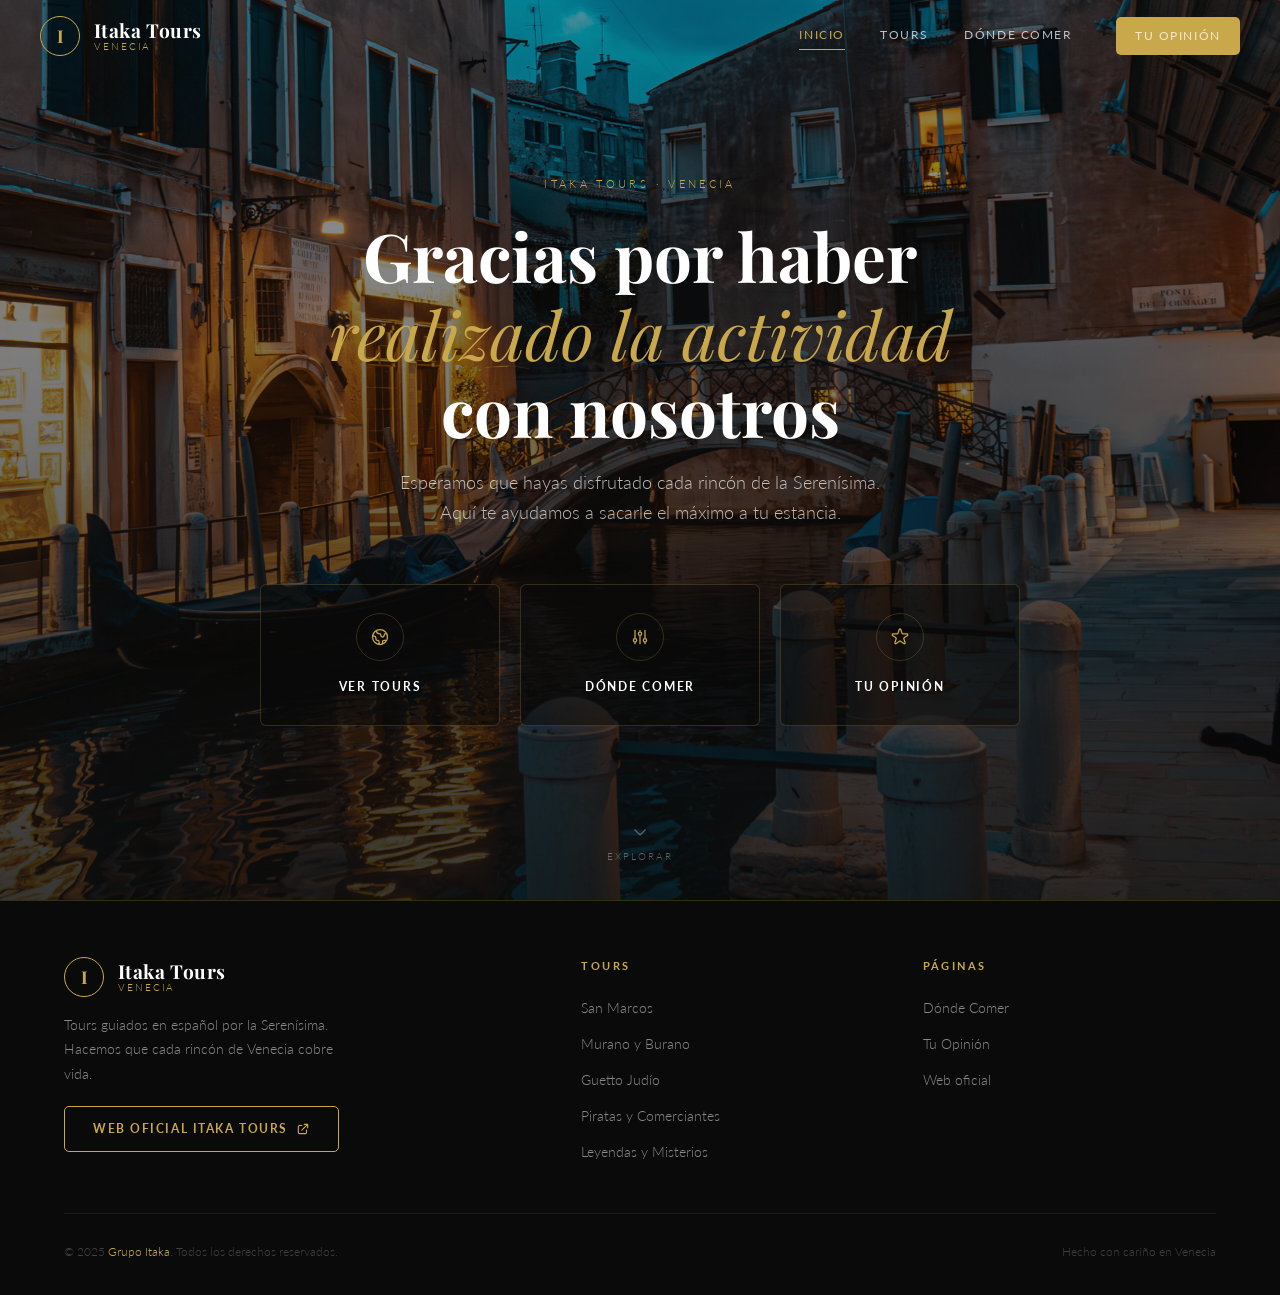
==== index.html @ 5834bffe "primer commit itaka post tour" ====
<!DOCTYPE html>
<html lang="es">
<head>
  <meta charset="UTF-8" />
  <meta name="viewport" content="width=device-width, initial-scale=1.0" />
  <title>Itaka Tours — Venecia</title>
  <meta name="description" content="Gracias por realizar la actividad con Itaka Tours en Venecia. Descubre más tours, dónde comer y deja tu valoración." />
  <link rel="preconnect" href="https://fonts.googleapis.com" />
  <link rel="preconnect" href="https://fonts.gstatic.com" crossorigin />
  <link href="https://fonts.googleapis.com/css2?family=Playfair+Display:ital,wght@0,400;0,600;0,700;1,400&family=Lato:wght@300;400;700&display=swap" rel="stylesheet" />
  <link rel="stylesheet" href="css/style.css" />
</head>
<body>

  <!-- ════════════════════════════════════════
       HEADER — compartido en todas las páginas
       Para añadir una nueva página: agregar <a> aquí
       y en el menú móvil de más abajo
  ════════════════════════════════════════ -->
  <header id="header">
    <div class="container header-inner">
      <a href="index.html" class="logo" aria-label="Itaka Tours inicio">
        <div class="logo-icon">I</div>
        <div class="logo-text">
          <span class="logo-name">Itaka Tours</span>
          <span class="logo-tagline">Venecia</span>
        </div>
      </a>

      <nav class="nav-desktop">
        <!-- ═══ AÑADIR NUEVOS LINKS DE NAVEGACIÓN AQUÍ ═══ -->
        <a href="index.html">Inicio</a>
        <a href="tours.html">Tours</a>
        <a href="restaurantes.html">Dónde Comer</a>
        <a href="feedback.html" class="btn btn-gold">Tu Opinión</a>
        <!-- ═══ FIN NAVEGACIÓN ═══ -->
      </nav>

      <button class="hamburger" id="hamburger" aria-label="Abrir menú">
        <span></span><span></span><span></span>
      </button>
    </div>
  </header>

  <!-- ════════════════════════════════════════
       MENÚ MÓVIL — compartido en todas las páginas
  ════════════════════════════════════════ -->
  <nav class="mobile-nav" id="mobileNav" aria-label="Navegación móvil">
    <!-- ═══ MANTENER SINCRONIZADO CON nav-desktop ═══ -->
    <a href="index.html">Inicio</a>
    <a href="tours.html">Tours</a>
    <a href="restaurantes.html">Dónde Comer</a>
    <a href="feedback.html">Tu Opinión</a>
    <!-- ═══ FIN MENÚ MÓVIL ═══ -->
    <p class="mobile-nav-footer">Itaka Tours · Venecia</p>
  </nav>


  <main>

    <!-- ════════════════════════════════════════
         HERO — Pantalla completa de bienvenida
         Cambiar imagen: style="background-image: url('...')" en .hero-bg
    ════════════════════════════════════════ -->
    <section class="hero-full" id="hero">
      <div class="hero-bg" style="background-image: url('Images/banners/DSC08689-Mejorado-NR-Editar.jpg');"></div>
      <div class="hero-overlay"></div>

      <div class="hero-content">
        <p class="hero-eyebrow">Itaka Tours · Venecia</p>
        <h1 class="hero-title">
          Gracias por haber
          <em>realizado la actividad</em>
          con nosotros
        </h1>
        <p class="hero-sub">
          Esperamos que hayas disfrutado cada rincón de la Serenísima.<br>
          Aquí te ayudamos a sacarle el máximo a tu estancia.
        </p>

        <!-- ════ 3 BOTONES PRINCIPALES ════
             Cambiar href, icono o texto según necesidad
        ════════════════════════════════ -->
        <div class="hero-cta-grid">

          <!-- CTA 1: Tours -->
          <a href="tours.html" class="cta-tile">
            <div class="cta-tile-icon">
              <svg xmlns="http://www.w3.org/2000/svg" fill="none" viewBox="0 0 24 24" stroke="currentColor">
                <path stroke-linecap="round" stroke-linejoin="round" stroke-width="1.5" d="M3.055 11H5a2 2 0 012 2v1a2 2 0 002 2 2 2 0 012 2v2.945M8 3.935V5.5A2.5 2.5 0 0010.5 8h.5a2 2 0 012 2 2 2 0 104 0 2 2 0 012-2h1.064M15 20.488V18a2 2 0 012-2h3.064M21 12a9 9 0 11-18 0 9 9 0 0118 0z"/>
              </svg>
            </div>
            <span class="cta-tile-label">Ver Tours</span>
          </a>

          <!-- CTA 2: Restaurantes -->
          <a href="restaurantes.html" class="cta-tile">
            <div class="cta-tile-icon">
              <svg xmlns="http://www.w3.org/2000/svg" fill="none" viewBox="0 0 24 24" stroke="currentColor">
                <path stroke-linecap="round" stroke-linejoin="round" stroke-width="1.5" d="M12 6V4m0 2a2 2 0 100 4m0-4a2 2 0 110 4m-6 8a2 2 0 100-4m0 4a2 2 0 110-4m0 4v2m0-6V4m6 6v10m6-2a2 2 0 100-4m0 4a2 2 0 110-4m0 4v2m0-6V4"/>
              </svg>
            </div>
            <span class="cta-tile-label">Dónde Comer</span>
          </a>

          <!-- CTA 3: Feedback -->
          <a href="feedback.html" class="cta-tile">
            <div class="cta-tile-icon">
              <svg xmlns="http://www.w3.org/2000/svg" fill="none" viewBox="0 0 24 24" stroke="currentColor">
                <path stroke-linecap="round" stroke-linejoin="round" stroke-width="1.5" d="M11.049 2.927c.3-.921 1.603-.921 1.902 0l1.519 4.674a1 1 0 00.95.69h4.915c.969 0 1.371 1.24.588 1.81l-3.976 2.888a1 1 0 00-.363 1.118l1.518 4.674c.3.922-.755 1.688-1.538 1.118l-3.976-2.888a1 1 0 00-1.176 0l-3.976 2.888c-.783.57-1.838-.197-1.538-1.118l1.518-4.674a1 1 0 00-.363-1.118l-3.976-2.888c-.784-.57-.38-1.81.588-1.81h4.914a1 1 0 00.951-.69l1.519-4.674z"/>
              </svg>
            </div>
            <span class="cta-tile-label">Tu Opinión</span>
          </a>

        </div>
        <!-- ════ FIN BOTONES PRINCIPALES ════ -->

      </div>

      <div class="hero-scroll" aria-hidden="true">
        <svg xmlns="http://www.w3.org/2000/svg" fill="none" viewBox="0 0 24 24" stroke="currentColor">
          <path stroke-linecap="round" stroke-linejoin="round" stroke-width="1.5" d="M19 9l-7 7-7-7"/>
        </svg>
        Explorar
      </div>
    </section>

  </main>


  <!-- ════════════════════════════════════════
       FOOTER — compartido en todas las páginas
  ════════════════════════════════════════ -->
  <footer>
    <div class="container">
      <div class="footer-inner">

        <div class="footer-brand">
          <a href="index.html" class="logo" aria-label="Itaka Tours inicio">
            <div class="logo-icon">I</div>
            <div class="logo-text">
              <span class="logo-name">Itaka Tours</span>
              <span class="logo-tagline">Venecia</span>
            </div>
          </a>
          <p>Tours guiados en español por la Serenísima. Hacemos que cada rincón de Venecia cobre vida.</p>
          <a href="https://grupoitaka.com" target="_blank" rel="noopener" class="btn btn-outline footer-official-btn">
            Web oficial Itaka Tours
            <svg xmlns="http://www.w3.org/2000/svg" width="13" fill="none" viewBox="0 0 24 24" stroke="currentColor"><path stroke-linecap="round" stroke-linejoin="round" stroke-width="2" d="M10 6H6a2 2 0 00-2 2v10a2 2 0 002 2h10a2 2 0 002-2v-4M14 4h6m0 0v6m0-6L10 14"/></svg>
          </a>
        </div>

        <!-- ═══ AÑADIR NUEVAS CATEGORÍAS DE FOOTER AQUÍ ═══ -->
        <div class="footer-col">
          <h4>Tours</h4>
          <ul>
            <li><a href="https://www.grupoitaka.com/venecia/san-marco/" target="_blank" rel="noopener">San Marcos</a></li>
            <li><a href="https://www.grupoitaka.com/venecia/freetour-murano-y-burano/" target="_blank" rel="noopener">Murano y Burano</a></li>
            <li><a href="https://www.grupoitaka.com/venecia/guetto-judio/" target="_blank" rel="noopener">Guetto Judío</a></li>
            <li><a href="https://www.grupoitaka.com/prostitutas-comerciantes-y-piratas/" target="_blank" rel="noopener">Piratas y Comerciantes</a></li>
            <li><a href="https://www.grupoitaka.com/venecia/leyendas-crimenes-misterios/" target="_blank" rel="noopener">Leyendas y Misterios</a></li>
          </ul>
        </div>

        <div class="footer-col">
          <h4>Páginas</h4>
          <ul>
            <li><a href="restaurantes.html">Dónde Comer</a></li>
            <li><a href="feedback.html">Tu Opinión</a></li>
            <li><a href="https://www.grupoitaka.com" target="_blank" rel="noopener">Web oficial</a></li>
          </ul>
        </div>
        <!-- ═══ FIN COLUMNAS DE FOOTER ═══ -->

      </div>

      <div class="footer-bottom">
        <p>&copy; 2025 <a href="https://www.grupoitaka.com" target="_blank" rel="noopener">Grupo Itaka</a>. Todos los derechos reservados.</p>
        <p>Hecho con cariño en Venecia</p>
      </div>
    </div>
  </footer>

  <script src="js/main.js"></script>
</body>
</html>
---- css/style.css ----
/* ════════════════════════════════════════════════════════════════
   ITAKA TOURS — VENECIA
   css/style.css — Estilos compartidos para todas las páginas

   Índice:
   1.  Variables
   2.  Reset & base
   3.  Utilidades
   4.  Botones
   5.  Header & Navegación
   6.  Menú móvil
   7.  Hero — Página de inicio (pantalla completa)
   8.  Hero — Páginas interiores
   9.  Secciones base
   10. Tarjetas de tours
   11. Tarjetas de restaurantes y categorías
   12. Formularios
   13. Rating de estrellas (feedback)
   14. Footer
   15. Animaciones y scroll reveal
   16. Responsive
════════════════════════════════════════════════════════════════ */


/* ════════════════════════════
   1. VARIABLES
════════════════════════════ */
:root {
  /* Paleta principal */
  --gold:        #C9A84C;
  --gold-light:  #E2C87A;
  --gold-dark:   #A07830;
  --black:       #0A0A0A;
  --dark:        #111111;
  --dark-2:      #1A1A1A;
  --dark-3:      #252525;
  --white:       #FFFFFF;
  --off-white:   #F5F0E8;
  --grey:        #888888;
  --grey-light:  #BBBBBB;

  /* Bordes y sombras */
  --border:      rgba(201, 168, 76, 0.22);
  --border-dim:  rgba(255, 255, 255, 0.07);
  --shadow:      0 8px 40px rgba(0, 0, 0, 0.55);
  --shadow-card: 0 4px 24px rgba(0, 0, 0, 0.4);

  /* Tipografía */
  --font-heading: 'Playfair Display', Georgia, serif;
  --font-body:    'Lato', sans-serif;

  /* Espaciado de secciones */
  --section-padding: 6rem 0;

  /* Otros */
  --radius:     5px;
  --transition: 0.28s ease;
  --header-h:   72px;
}


/* ════════════════════════════
   2. RESET & BASE
════════════════════════════ */
*, *::before, *::after {
  box-sizing: border-box;
  margin: 0;
  padding: 0;
}

html {
  scroll-behavior: smooth;
  font-size: 16px;
}

body {
  background: var(--black);
  color: var(--white);
  font-family: var(--font-body);
  font-weight: 300;
  line-height: 1.7;
  overflow-x: hidden;
  -webkit-font-smoothing: antialiased;
}

img {
  display: block;
  width: 100%;
  height: auto;
}

a {
  color: inherit;
  text-decoration: none;
}

ul {
  list-style: none;
}

button {
  font-family: var(--font-body);
}


/* ════════════════════════════
   3. UTILIDADES
════════════════════════════ */
.container {
  width: 90%;
  max-width: 1200px;
  margin: 0 auto;
}

/* Etiqueta pequeña dorada sobre el título de sección */
.section-label {
  display: inline-block;
  font-size: 0.7rem;
  font-weight: 700;
  letter-spacing: 0.24em;
  text-transform: uppercase;
  color: var(--gold);
  margin-bottom: 0.9rem;
}

/* Título principal de sección */
.section-title {
  font-family: var(--font-heading);
  font-size: clamp(1.9rem, 4vw, 2.9rem);
  font-weight: 600;
  color: var(--white);
  line-height: 1.2;
  margin-bottom: 1rem;
}

.section-title span {
  color: var(--gold);
  font-style: italic;
}

/* Subtítulo de sección */
.section-subtitle {
  font-size: 1rem;
  color: var(--grey);
  max-width: 560px;
  line-height: 1.75;
}

/* Línea decorativa dorada bajo el título */
.gold-line {
  width: 48px;
  height: 2px;
  background: linear-gradient(90deg, var(--gold), transparent);
  margin: 1.25rem 0 2.5rem;
}

/* Separador horizontal */
.divider {
  border: none;
  border-top: 1px solid var(--border-dim);
  margin: 3rem 0;
}


/* ════════════════════════════
   4. BOTONES
════════════════════════════ */
.btn {
  display: inline-flex;
  align-items: center;
  justify-content: center;
  gap: 0.5rem;
  padding: 0.75rem 1.75rem;
  font-size: 0.78rem;
  font-weight: 700;
  letter-spacing: 0.13em;
  text-transform: uppercase;
  border: none;
  cursor: pointer;
  transition: var(--transition);
  border-radius: var(--radius);
  white-space: nowrap;
}

.btn svg {
  width: 14px;
  flex-shrink: 0;
}

/* Dorado sólido — acción principal */
.btn-gold {
  background: var(--gold);
  color: var(--black);
}
.btn-gold:hover {
  background: var(--gold-light);
  transform: translateY(-2px);
  box-shadow: 0 6px 20px rgba(201, 168, 76, 0.35);
}

/* Contorno dorado — acción secundaria */
.btn-outline {
  background: transparent;
  color: var(--gold);
  border: 1px solid var(--gold);
}
.btn-outline:hover {
  background: var(--gold);
  color: var(--black);
  transform: translateY(-2px);
}

/* Fantasma blanco */
.btn-ghost {
  background: rgba(255, 255, 255, 0.1);
  color: var(--white);
  border: 1px solid rgba(255, 255, 255, 0.2);
  backdrop-filter: blur(4px);
}
.btn-ghost:hover {
  background: rgba(255, 255, 255, 0.18);
  border-color: rgba(255, 255, 255, 0.35);
}

/* Mapa — botón discreto para enlaces de Google Maps */
.btn-map {
  background: transparent;
  color: var(--grey);
  border: 1px solid var(--border-dim);
  font-size: 0.72rem;
  padding: 0.55rem 1.1rem;
}
.btn-map:hover {
  border-color: var(--gold);
  color: var(--gold);
}

/* Grande — para los CTAs del hero del index */
.btn-lg {
  padding: 1rem 2.5rem;
  font-size: 0.85rem;
}


/* ════════════════════════════
   5. HEADER & NAVEGACIÓN
════════════════════════════ */
#header {
  position: fixed;
  top: 0;
  left: 0;
  right: 0;
  z-index: 100;
  height: var(--header-h);
  display: flex;
  align-items: center;
  transition:
    background var(--transition),
    border-color var(--transition),
    backdrop-filter var(--transition);
}

#header.scrolled {
  background: rgba(10, 10, 10, 0.94);
  backdrop-filter: blur(14px);
  -webkit-backdrop-filter: blur(14px);
  border-bottom: 1px solid var(--border);
}

.header-inner {
  display: flex;
  align-items: center;
  justify-content: space-between;
  width: 100%;
}

/* Logo */
.logo {
  display: flex;
  align-items: center;
  gap: 0.85rem;
  flex-shrink: 0;
}

.logo-icon {
  width: 40px;
  height: 40px;
  border: 1.5px solid var(--gold);
  border-radius: 50%;
  display: flex;
  align-items: center;
  justify-content: center;
  color: var(--gold);
  font-family: var(--font-heading);
  font-size: 1.1rem;
  font-weight: 700;
  flex-shrink: 0;
  transition: background var(--transition);
}

.logo:hover .logo-icon {
  background: rgba(201, 168, 76, 0.12);
}

.logo-text {
  display: flex;
  flex-direction: column;
  line-height: 1.15;
}

.logo-name {
  font-family: var(--font-heading);
  font-size: 1.2rem;
  font-weight: 700;
  color: var(--white);
  letter-spacing: 0.03em;
}

.logo-tagline {
  font-size: 0.62rem;
  letter-spacing: 0.2em;
  text-transform: uppercase;
  color: var(--gold);
}

/* Navegación desktop */
.nav-desktop {
  display: flex;
  align-items: center;
  gap: 2.2rem;
}

.nav-desktop a {
  font-size: 0.76rem;
  font-weight: 400;
  letter-spacing: 0.13em;
  text-transform: uppercase;
  color: rgba(255, 255, 255, 0.72);
  transition: color var(--transition);
  position: relative;
  padding-bottom: 2px;
}

.nav-desktop a::after {
  content: '';
  position: absolute;
  bottom: -3px;
  left: 0;
  width: 0;
  height: 1px;
  background: var(--gold);
  transition: width var(--transition);
}

.nav-desktop a:hover,
.nav-desktop a.active {
  color: var(--gold);
}

.nav-desktop a:hover::after,
.nav-desktop a.active::after {
  width: 100%;
}

.nav-desktop .btn {
  padding: 0.52rem 1.2rem;
  margin-left: 0.5rem;
}

/* Botón hamburguesa */
.hamburger {
  display: none;
  flex-direction: column;
  gap: 5px;
  cursor: pointer;
  padding: 5px;
  background: none;
  border: none;
  z-index: 101;
}

.hamburger span {
  display: block;
  width: 24px;
  height: 1.5px;
  background: var(--white);
  transition: var(--transition);
  border-radius: 2px;
}

.hamburger.active span:nth-child(1) { transform: translateY(6.5px) rotate(45deg); }
.hamburger.active span:nth-child(2) { opacity: 0; transform: scaleX(0); }
.hamburger.active span:nth-child(3) { transform: translateY(-6.5px) rotate(-45deg); }


/* ════════════════════════════
   6. MENÚ MÓVIL
════════════════════════════ */
.mobile-nav {
  display: none;
  position: fixed;
  inset: 0;
  background: rgba(10, 10, 10, 0.98);
  backdrop-filter: blur(18px);
  -webkit-backdrop-filter: blur(18px);
  z-index: 99;
  flex-direction: column;
  align-items: center;
  justify-content: center;
  gap: 0;
}

.mobile-nav.open {
  display: flex;
}

.mobile-nav a {
  font-family: var(--font-heading);
  font-size: clamp(1.6rem, 6vw, 2.2rem);
  color: rgba(255, 255, 255, 0.75);
  padding: 0.85rem 2rem;
  transition: color var(--transition);
  text-align: center;
}

.mobile-nav a:hover,
.mobile-nav a.active {
  color: var(--gold);
}

.mobile-nav-footer {
  position: absolute;
  bottom: 2.5rem;
  font-size: 0.72rem;
  color: rgba(255, 255, 255, 0.2);
  letter-spacing: 0.15em;
  text-transform: uppercase;
}


/* ════════════════════════════
   7. HERO — PÁGINA DE INICIO
   (pantalla completa con 3 CTAs)
════════════════════════════ */
.hero-full {
  position: relative;
  height: 100svh;
  min-height: 620px;
  display: flex;
  flex-direction: column;
  align-items: center;
  justify-content: center;
  overflow: hidden;
}

/* Imagen de fondo — se setea con style="background-image: url(...)" en cada HTML */
.hero-bg {
  position: absolute;
  inset: 0;
  background-size: cover;
  background-position: center;
  transform: scale(1.06);
  transition: transform 7s ease;
  will-change: transform;
}

.hero-full.loaded .hero-bg {
  transform: scale(1);
}

/* Degradado sobre la imagen */
.hero-overlay {
  position: absolute;
  inset: 0;
  background: linear-gradient(
    180deg,
    rgba(10, 10, 10, 0.4)  0%,
    rgba(10, 10, 10, 0.55) 45%,
    rgba(10, 10, 10, 0.82) 100%
  );
}

.hero-content {
  position: relative;
  z-index: 2;
  text-align: center;
  padding: 0 1.5rem;
  max-width: 860px;
  width: 100%;
}

.hero-eyebrow {
  font-size: 0.7rem;
  letter-spacing: 0.3em;
  text-transform: uppercase;
  color: var(--gold);
  margin-bottom: 1.5rem;
  opacity: 0;
  animation: fadeUp 0.8s 0.3s forwards;
}

.hero-title {
  font-family: var(--font-heading);
  font-size: clamp(2rem, 6vw, 4.2rem);
  font-weight: 700;
  line-height: 1.15;
  margin-bottom: 1.2rem;
  opacity: 0;
  animation: fadeUp 0.8s 0.5s forwards;
}

.hero-title em {
  display: block;
  color: var(--gold);
  font-style: italic;
  font-weight: 400;
}

.hero-sub {
  font-size: clamp(0.9rem, 2vw, 1.1rem);
  color: rgba(255, 255, 255, 0.7);
  max-width: 480px;
  margin: 0 auto 3.5rem;
  opacity: 0;
  animation: fadeUp 0.8s 0.7s forwards;
}

/* Grid de 3 tiles CTA grandes */
.hero-cta-grid {
  display: grid;
  grid-template-columns: repeat(3, 1fr);
  gap: 1.25rem;
  max-width: 760px;
  margin: 0 auto;
  opacity: 0;
  animation: fadeUp 0.8s 0.9s forwards;
}

.cta-tile {
  display: flex;
  flex-direction: column;
  align-items: center;
  gap: 0.9rem;
  padding: 1.75rem 1.25rem;
  background: rgba(10, 10, 10, 0.55);
  border: 1px solid var(--border);
  border-radius: 6px;
  backdrop-filter: blur(8px);
  -webkit-backdrop-filter: blur(8px);
  transition: background var(--transition), border-color var(--transition), transform var(--transition);
  cursor: pointer;
}

.cta-tile:hover {
  background: rgba(201, 168, 76, 0.1);
  border-color: var(--gold);
  transform: translateY(-4px);
}

.cta-tile-icon {
  width: 48px;
  height: 48px;
  border: 1px solid var(--border);
  border-radius: 50%;
  display: flex;
  align-items: center;
  justify-content: center;
  color: var(--gold);
  transition: border-color var(--transition), background var(--transition);
}

.cta-tile-icon svg {
  width: 20px;
}

.cta-tile:hover .cta-tile-icon {
  border-color: var(--gold);
  background: rgba(201, 168, 76, 0.15);
}

.cta-tile-label {
  font-size: 0.78rem;
  font-weight: 700;
  letter-spacing: 0.14em;
  text-transform: uppercase;
  color: var(--white);
}

/* Indicador de scroll */
.hero-scroll {
  position: absolute;
  bottom: 2.2rem;
  left: 50%;
  transform: translateX(-50%);
  z-index: 2;
  display: flex;
  flex-direction: column;
  align-items: center;
  gap: 0.45rem;
  color: rgba(255, 255, 255, 0.35);
  font-size: 0.62rem;
  letter-spacing: 0.2em;
  text-transform: uppercase;
  animation: bounce 2.2s ease infinite;
}

.hero-scroll svg {
  width: 18px;
}


/* ════════════════════════════
   8. HERO — PÁGINAS INTERIORES
   (altura media con título)
════════════════════════════ */
.hero-page {
  position: relative;
  height: clamp(340px, 52vh, 520px);
  display: flex;
  align-items: flex-end;
  overflow: hidden;
  padding-bottom: 4rem;
}

.hero-page .hero-bg {
  transform: scale(1.04);
}

.hero-page .hero-overlay {
  background: linear-gradient(
    180deg,
    rgba(10, 10, 10, 0.3)  0%,
    rgba(10, 10, 10, 0.65) 60%,
    rgba(10, 10, 10, 0.92) 100%
  );
}

.hero-page-content {
  position: relative;
  z-index: 2;
  width: 100%;
}

.hero-page-label {
  font-size: 0.7rem;
  letter-spacing: 0.26em;
  text-transform: uppercase;
  color: var(--gold);
  margin-bottom: 0.75rem;
  opacity: 0;
  animation: fadeUp 0.7s 0.2s forwards;
}

.hero-page-title {
  font-family: var(--font-heading);
  font-size: clamp(2.2rem, 5vw, 3.8rem);
  font-weight: 700;
  line-height: 1.1;
  opacity: 0;
  animation: fadeUp 0.7s 0.35s forwards;
}

.hero-page-title span {
  color: var(--gold);
  font-style: italic;
}

.hero-page-desc {
  font-size: 1rem;
  color: rgba(255, 255, 255, 0.6);
  margin-top: 0.75rem;
  max-width: 460px;
  opacity: 0;
  animation: fadeUp 0.7s 0.5s forwards;
}

/* Barra de línea sobre el contenido del hero interior */
.hero-page::after {
  content: '';
  position: absolute;
  bottom: 0;
  left: 0;
  right: 0;
  height: 1px;
  background: linear-gradient(90deg, transparent, var(--gold), transparent);
  opacity: 0.25;
  z-index: 3;
}


/* ════════════════════════════
   9. SECCIONES BASE
════════════════════════════ */
.section {
  padding: var(--section-padding);
  position: relative;
}

/* Línea dorada superior para separar secciones */
.section::before {
  content: '';
  position: absolute;
  top: 0;
  left: 0;
  right: 0;
  height: 1px;
  background: linear-gradient(90deg, transparent, var(--gold), transparent);
  opacity: 0.18;
}

.section-bg-dark   { background: var(--dark); }
.section-bg-black  { background: var(--black); }
.section-bg-dark2  { background: var(--dark-2); }

.section-header {
  margin-bottom: 3.5rem;
}


/* ════════════════════════════
   10. TARJETAS DE TOURS
════════════════════════════ */
.tours-grid {
  display: grid;
  grid-template-columns: repeat(3, 1fr);
  gap: 1.5rem;
}

.tour-card {
  background: var(--dark-2);
  border: 1px solid var(--border);
  border-radius: 6px;
  overflow: hidden;
  display: flex;
  flex-direction: column;
  transition: transform var(--transition), border-color var(--transition), box-shadow var(--transition);
}

.tour-card:hover {
  transform: translateY(-6px);
  border-color: var(--gold);
  box-shadow: 0 16px 48px rgba(0, 0, 0, 0.5), 0 0 0 1px rgba(201, 168, 76, 0.12);
}

/* Contenedor de imagen */
.tour-card-img {
  position: relative;
  aspect-ratio: 16 / 9;
  overflow: hidden;
  background: var(--dark-3);
}

.tour-card-img img {
  width: 100%;
  height: 100%;
  object-fit: cover;
  transition: transform 0.6s ease;
}

.tour-card:hover .tour-card-img img {
  transform: scale(1.08);
}

/* Badge de precio/gratis sobre la imagen */
.tour-badge {
  position: absolute;
  top: 0.9rem;
  right: 0.9rem;
  background: var(--gold);
  color: var(--black);
  font-size: 0.65rem;
  font-weight: 700;
  letter-spacing: 0.1em;
  text-transform: uppercase;
  padding: 0.28rem 0.65rem;
  border-radius: 3px;
}

.tour-badge.free {
  background: #2E7D32;
  color: var(--white);
}

/* Cuerpo de la tarjeta */
.tour-card-body {
  padding: 1.5rem;
  flex: 1;
  display: flex;
  flex-direction: column;
}

.tour-meta {
  display: flex;
  align-items: center;
  gap: 1rem;
  margin-bottom: 0.65rem;
}

.tour-meta span {
  display: flex;
  align-items: center;
  gap: 0.3rem;
  font-size: 0.72rem;
  color: var(--grey);
  letter-spacing: 0.04em;
}

.tour-meta svg {
  width: 12px;
  flex-shrink: 0;
}

.tour-name {
  font-family: var(--font-heading);
  font-size: 1.15rem;
  font-weight: 600;
  color: var(--white);
  line-height: 1.3;
  margin-bottom: 0.6rem;
}

.tour-desc {
  font-size: 0.87rem;
  color: var(--grey);
  line-height: 1.68;
  flex: 1;
  margin-bottom: 1.4rem;
}

/* Pie de la tarjeta */
.tour-card-footer {
  display: flex;
  align-items: center;
  justify-content: space-between;
  gap: 1rem;
  padding-top: 1.1rem;
  border-top: 1px solid var(--border-dim);
}

.tour-price {
  font-family: var(--font-heading);
  font-size: 1.05rem;
  color: var(--gold);
  white-space: nowrap;
}

.tour-price small {
  font-family: var(--font-body);
  font-size: 0.68rem;
  color: var(--grey);
  display: block;
  letter-spacing: 0.08em;
  font-weight: 300;
}


/* ════════════════════════════
   11. TARJETAS DE RESTAURANTES
   Y CATEGORÍAS (bares, heladerías, etc.)
════════════════════════════ */

/* Grid de categorías — título de sección por categoría */
.category-section {
  margin-bottom: 4.5rem;
}

.category-title {
  display: flex;
  align-items: center;
  gap: 1rem;
  font-family: var(--font-heading);
  font-size: 1.5rem;
  font-weight: 600;
  color: var(--white);
  margin-bottom: 1.75rem;
  padding-bottom: 0.85rem;
  border-bottom: 1px solid var(--border-dim);
}

.category-title svg {
  width: 20px;
  color: var(--gold);
  flex-shrink: 0;
}

/* Grid de tarjetas */
.places-grid {
  display: grid;
  grid-template-columns: repeat(4, 1fr);
  gap: 1.25rem;
}

/* Tarjeta individual de lugar (restaurante, bar, heladería...) */
.place-card {
  background: var(--dark-2);
  border: 1px solid var(--border);
  border-radius: 6px;
  padding: 1.5rem 1.35rem;
  display: flex;
  flex-direction: column;
  gap: 0.55rem;
  transition: transform var(--transition), border-color var(--transition);
  position: relative;
  overflow: hidden;
}

/* Acento lateral dorado en hover */
.place-card::before {
  content: '';
  position: absolute;
  top: 0;
  left: 0;
  width: 3px;
  height: 100%;
  background: var(--gold);
  transform: scaleY(0);
  transform-origin: bottom;
  transition: transform var(--transition);
  border-radius: 0 0 0 6px;
}

.place-card:hover {
  transform: translateY(-4px);
  border-color: rgba(201, 168, 76, 0.4);
}

.place-card:hover::before {
  transform: scaleY(1);
}

/* Número decorativo de fondo */
.place-number {
  font-family: var(--font-heading);
  font-size: 2.5rem;
  font-weight: 700;
  color: rgba(201, 168, 76, 0.09);
  line-height: 1;
  position: absolute;
  top: 0.8rem;
  right: 1rem;
  pointer-events: none;
}

.place-name {
  font-family: var(--font-heading);
  font-size: 1rem;
  font-weight: 600;
  color: var(--white);
  line-height: 1.3;
  padding-right: 2.5rem; /* espacio para el número decorativo */
}

/* Etiqueta de tipo (opcional: "Pasta · Pizza", "Cócteles", etc.) */
.place-tag {
  font-size: 0.68rem;
  font-weight: 700;
  letter-spacing: 0.1em;
  text-transform: uppercase;
  color: var(--gold-dark);
}

.place-desc {
  font-size: 0.82rem;
  color: var(--grey);
  line-height: 1.65;
  flex: 1;
}

/* Destacado ("Tip" o recomendación especial) */
.place-tip {
  font-size: 0.8rem;
  color: var(--off-white);
  font-style: italic;
  background: rgba(201, 168, 76, 0.06);
  border-left: 2px solid var(--gold-dark);
  padding: 0.4rem 0.7rem;
  border-radius: 0 3px 3px 0;
}

.place-card .btn-map {
  margin-top: 0.6rem;
  align-self: flex-start;
}


/* ════════════════════════════
   12. FORMULARIOS
════════════════════════════ */
.form-wrapper {
  background: var(--dark-2);
  border: 1px solid var(--border);
  border-radius: 8px;
  padding: 2.5rem;
}

.form-row {
  display: grid;
  grid-template-columns: 1fr 1fr;
  gap: 1rem;
}

.form-group {
  display: flex;
  flex-direction: column;
  gap: 0.45rem;
  margin-bottom: 1.2rem;
}

.form-group label {
  font-size: 0.7rem;
  font-weight: 700;
  letter-spacing: 0.16em;
  text-transform: uppercase;
  color: var(--grey-light);
}

.form-group input,
.form-group select,
.form-group textarea {
  background: var(--dark-3);
  border: 1px solid var(--border-dim);
  border-radius: var(--radius);
  color: var(--white);
  font-family: var(--font-body);
  font-size: 0.9rem;
  font-weight: 300;
  padding: 0.82rem 1rem;
  transition: border-color var(--transition), box-shadow var(--transition);
  outline: none;
  width: 100%;
}

.form-group input::placeholder,
.form-group textarea::placeholder {
  color: rgba(255, 255, 255, 0.2);
}

.form-group input:focus,
.form-group select:focus,
.form-group textarea:focus {
  border-color: var(--gold);
  box-shadow: 0 0 0 3px rgba(201, 168, 76, 0.1);
}

.form-group select {
  appearance: none;
  cursor: pointer;
  background-image: url("data:image/svg+xml,%3Csvg xmlns='http://www.w3.org/2000/svg' fill='none' viewBox='0 0 24 24' stroke='%23888'%3E%3Cpath stroke-linecap='round' stroke-linejoin='round' stroke-width='2' d='M19 9l-7 7-7-7'/%3E%3C/svg%3E");
  background-repeat: no-repeat;
  background-position: right 0.9rem center;
  background-size: 14px;
  padding-right: 2.5rem;
}

.form-group textarea {
  resize: vertical;
  min-height: 120px;
}

.form-submit {
  display: flex;
  justify-content: flex-end;
  margin-top: 0.5rem;
}

/* Layout de dos columnas para páginas de formulario */
.form-layout {
  display: grid;
  grid-template-columns: 1fr 1.5fr;
  gap: 5rem;
  align-items: start;
}

.form-info p {
  font-size: 0.92rem;
  color: var(--grey);
  line-height: 1.78;
  margin-bottom: 2rem;
}

/* Ítem de info de contacto */
.info-item {
  display: flex;
  align-items: flex-start;
  gap: 1rem;
  margin-bottom: 1.4rem;
}

.info-item-icon {
  width: 38px;
  height: 38px;
  border: 1px solid var(--border);
  border-radius: 50%;
  display: flex;
  align-items: center;
  justify-content: center;
  flex-shrink: 0;
  color: var(--gold);
}

.info-item-icon svg { width: 15px; }

.info-item-text {
  font-size: 0.87rem;
  color: var(--grey);
  line-height: 1.5;
}

.info-item-text strong {
  display: block;
  color: var(--white);
  font-size: 0.88rem;
  margin-bottom: 0.2rem;
  font-weight: 700;
  letter-spacing: 0.03em;
}


/* ════════════════════════════
   12b. MENSAJE DE ÉXITO (formularios)
════════════════════════════ */
.form-success {
  display: none; /* oculto por defecto, JS lo muestra con display:flex */
  flex-direction: column;
  align-items: center;
  text-align: center;
  padding: 3rem 2rem;
  gap: 1rem;
  animation: fadeUp 0.5s ease forwards;
}

.form-success-icon {
  width: 64px;
  height: 64px;
  border: 1.5px solid var(--gold);
  border-radius: 50%;
  display: flex;
  align-items: center;
  justify-content: center;
  color: var(--gold);
  margin-bottom: 0.5rem;
}

.form-success-icon svg { width: 30px; }

.form-success-title {
  font-family: var(--font-heading);
  font-size: 1.6rem;
  font-weight: 600;
  color: var(--white);
}

.form-success-text {
  font-size: 0.95rem;
  color: var(--grey);
  max-width: 360px;
  line-height: 1.7;
}


/* ════════════════════════════
   13. RATING DE ESTRELLAS
   (feedback.html)
════════════════════════════ */
.star-rating-group {
  margin-bottom: 1.2rem;
}

.star-rating-group label {
  font-size: 0.7rem;
  font-weight: 700;
  letter-spacing: 0.16em;
  text-transform: uppercase;
  color: var(--grey-light);
  display: block;
  margin-bottom: 0.75rem;
}

.star-rating {
  display: flex;
  gap: 0.5rem;
  align-items: center;
}

.star-rating .star {
  background: none;
  border: none;
  cursor: pointer;
  font-size: 2.2rem;
  color: rgba(255, 255, 255, 0.15);
  line-height: 1;
  padding: 0 2px;
  transition: color 0.15s, transform 0.15s;
}

.star-rating .star:hover,
.star-rating .star.active {
  color: var(--gold-light);
  transform: scale(1.15);
}

.star-rating .star.selected {
  color: var(--gold);
}

.star-rating .star:focus {
  outline: 2px solid var(--gold);
  outline-offset: 2px;
  border-radius: 3px;
}

.star-count-label {
  font-size: 0.8rem;
  color: var(--grey);
  margin-left: 0.5rem;
  min-width: 80px;
  font-style: italic;
}


/* ════════════════════════════
   14. FOOTER
════════════════════════════ */
footer {
  background: var(--black);
  border-top: 1px solid var(--border);
  padding: 3.5rem 0 2rem;
}

.footer-inner {
  display: grid;
  grid-template-columns: 1.6fr 1fr 1fr;
  gap: 3rem;
  margin-bottom: 2.5rem;
}

.footer-brand p {
  font-size: 0.87rem;
  color: var(--grey);
  margin-top: 1rem;
  max-width: 290px;
  line-height: 1.75;
}

.footer-col h4 {
  font-size: 0.68rem;
  font-weight: 700;
  letter-spacing: 0.22em;
  text-transform: uppercase;
  color: var(--gold);
  margin-bottom: 1.1rem;
}

.footer-col li {
  margin-bottom: 0.55rem;
}

.footer-col a {
  font-size: 0.87rem;
  color: var(--grey);
  transition: color var(--transition);
}

.footer-col a:hover {
  color: var(--white);
}

.footer-official-btn {
  margin-top: 1.25rem;
  align-self: flex-start;
  font-size: 0.75rem;
}

.footer-bottom {
  display: flex;
  align-items: center;
  justify-content: space-between;
  padding-top: 1.75rem;
  border-top: 1px solid var(--border-dim);
}

.footer-bottom p {
  font-size: 0.76rem;
  color: rgba(255, 255, 255, 0.22);
}

.footer-bottom a {
  color: var(--gold);
  transition: opacity var(--transition);
}

.footer-bottom a:hover {
  opacity: 0.75;
}


/* ════════════════════════════
   15. ANIMACIONES
════════════════════════════ */
@keyframes fadeUp {
  from { opacity: 0; transform: translateY(22px); }
  to   { opacity: 1; transform: translateY(0); }
}

@keyframes bounce {
  0%, 100% { transform: translateX(-50%) translateY(0); }
  50%       { transform: translateX(-50%) translateY(7px); }
}

/* Scroll reveal — se activa con JS cuando el elemento entra en viewport */
.reveal {
  opacity: 0;
  transform: translateY(28px);
  transition: opacity 0.65s ease, transform 0.65s ease;
}

.reveal.visible {
  opacity: 1;
  transform: none;
}

/* Delays escalonados para grids */
.reveal-d1 { transition-delay: 0.08s; }
.reveal-d2 { transition-delay: 0.16s; }
.reveal-d3 { transition-delay: 0.24s; }
.reveal-d4 { transition-delay: 0.32s; }
.reveal-d5 { transition-delay: 0.40s; }


/* ════════════════════════════
   16. RESPONSIVE
════════════════════════════ */

/* Tablet — hasta 1100px */
@media (max-width: 1100px) {
  .tours-grid    { grid-template-columns: repeat(2, 1fr); }
  .places-grid   { grid-template-columns: repeat(2, 1fr); }
}

/* Tablet pequeña — hasta 900px */
@media (max-width: 900px) {
  .nav-desktop { display: none; }
  .hamburger   { display: flex; }

  .form-layout { grid-template-columns: 1fr; gap: 3rem; }
  .footer-inner { grid-template-columns: 1fr 1fr; }
  .footer-brand { grid-column: 1 / -1; }
}

/* Móvil — hasta 640px */
@media (max-width: 640px) {
  :root { --section-padding: 4rem 0; }

  .tours-grid  { grid-template-columns: 1fr; }
  .places-grid { grid-template-columns: 1fr; }

  .hero-cta-grid { grid-template-columns: 1fr; max-width: 320px; }

  .form-row    { grid-template-columns: 1fr; }
  .form-wrapper { padding: 1.75rem 1.4rem; }

  .footer-inner { grid-template-columns: 1fr; gap: 2rem; }
  .footer-bottom {
    flex-direction: column;
    gap: 0.5rem;
    text-align: center;
  }

  .hero-page { padding-bottom: 2.5rem; }
}
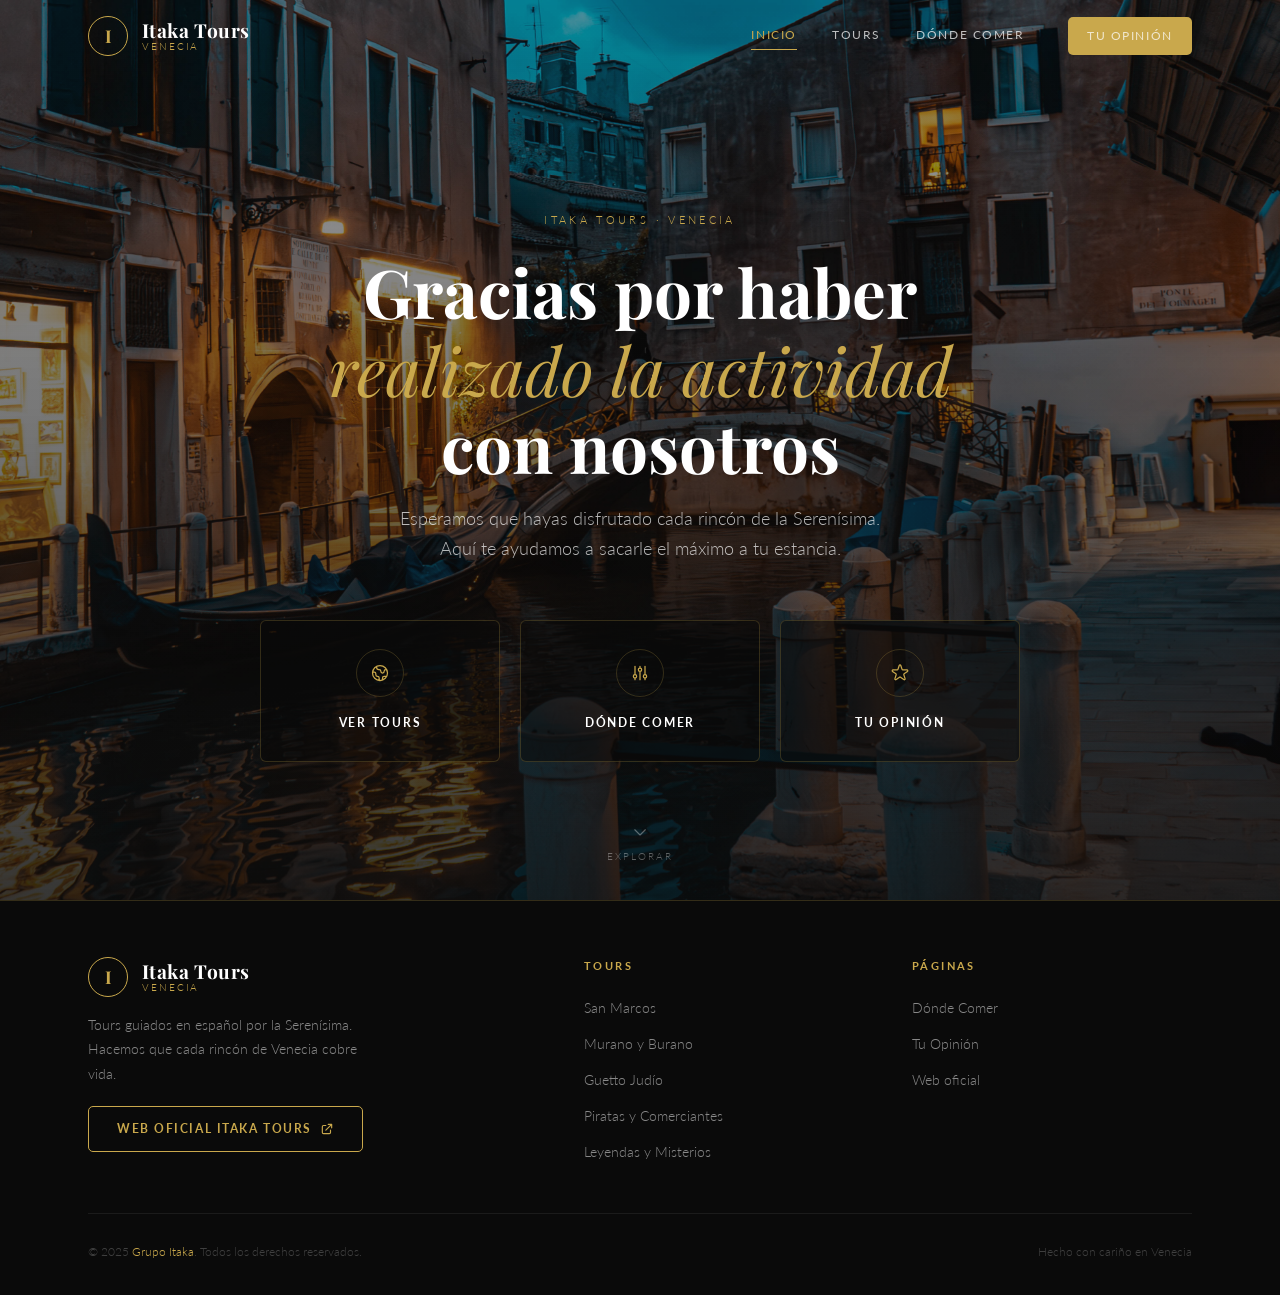
==== commit cfb071c3: "fix code review improvements" ====
--- a/index.html
+++ b/index.html
@@ -145,7 +145,7 @@
             </div>
           </a>
           <p>Tours guiados en español por la Serenísima. Hacemos que cada rincón de Venecia cobre vida.</p>
-          <a href="https://grupoitaka.com" target="_blank" rel="noopener" class="btn btn-outline footer-official-btn">
+          <a href="https://www.grupoitaka.com" target="_blank" rel="noopener" class="btn btn-outline footer-official-btn">
             Web oficial Itaka Tours
             <svg xmlns="http://www.w3.org/2000/svg" width="13" fill="none" viewBox="0 0 24 24" stroke="currentColor"><path stroke-linecap="round" stroke-linejoin="round" stroke-width="2" d="M10 6H6a2 2 0 00-2 2v10a2 2 0 002 2h10a2 2 0 002-2v-4M14 4h6m0 0v6m0-6L10 14"/></svg>
           </a>
--- a/css/style.css
+++ b/css/style.css
@@ -107,9 +107,10 @@
    3. UTILIDADES
 ════════════════════════════ */
 .container {
-  width: 90%;
+  width: 100%;
   max-width: 1200px;
   margin: 0 auto;
+  padding: 0 clamp(1.25rem, 5vw, 3rem);
 }
 
 /* Etiqueta pequeña dorada sobre el título de sección */
@@ -451,6 +452,8 @@
   align-items: center;
   justify-content: center;
   overflow: hidden;
+  /* Reservar espacio para el header fijo para que el contenido no quede detrás */
+  padding-top: var(--header-h);
 }
 
 /* Imagen de fondo — se setea con style="background-image: url(...)" en cada HTML */
@@ -619,6 +622,8 @@
   display: flex;
   align-items: flex-end;
   overflow: hidden;
+  /* padding-top reserva el header fijo; padding-bottom da aire al texto */
+  padding-top: var(--header-h);
   padding-bottom: 4rem;
 }
 
@@ -1333,8 +1338,9 @@
 
 /* Tablet — hasta 1100px */
 @media (max-width: 1100px) {
-  .tours-grid    { grid-template-columns: repeat(2, 1fr); }
-  .places-grid   { grid-template-columns: repeat(2, 1fr); }
+  .tours-grid  { grid-template-columns: repeat(2, 1fr); }
+  /* places-grid pasa a 3 columnas (no 2) para evitar el salto brusco de 4→2 */
+  .places-grid { grid-template-columns: repeat(3, 1fr); }
 }
 
 /* Tablet pequeña — hasta 900px */
@@ -1342,7 +1348,10 @@
   .nav-desktop { display: none; }
   .hamburger   { display: flex; }
 
-  .form-layout { grid-template-columns: 1fr; gap: 3rem; }
+  /* places-grid baja a 2 columnas en tablet pequeña */
+  .places-grid { grid-template-columns: repeat(2, 1fr); }
+
+  .form-layout  { grid-template-columns: 1fr; gap: 3rem; }
   .footer-inner { grid-template-columns: 1fr 1fr; }
   .footer-brand { grid-column: 1 / -1; }
 }
@@ -1351,20 +1360,51 @@
 @media (max-width: 640px) {
   :root { --section-padding: 4rem 0; }
 
+  /* Hero index: altura automática para que el contenido nunca se corte.
+     min-height mantiene el aspecto fullscreen si el contenido es corto. */
+  .hero-full {
+    height: auto;
+    min-height: 100svh;
+    padding-bottom: 3rem;
+  }
+
+  /* Menos margen vertical entre elementos del hero para que quepan mejor */
+  .hero-eyebrow { margin-bottom: 1rem; }
+  .hero-sub     { margin-bottom: 2rem; }
+
+  /* Tiles en horizontal: icono + texto en la misma fila.
+     Ahorra ~120px de altura respecto a la versión vertical apilada. */
+  .hero-cta-grid {
+    grid-template-columns: 1fr;
+    max-width: 400px;
+  }
+
+  .cta-tile {
+    flex-direction: row;
+    justify-content: flex-start;
+    padding: 1rem 1.25rem;
+    gap: 1rem;
+  }
+
+  /* Ocultar indicador de scroll en móvil */
+  .hero-scroll { display: none; }
+
+  /* Hero páginas interiores */
+  .hero-page { padding-bottom: 2.5rem; }
+
+  /* Grids de contenido */
   .tours-grid  { grid-template-columns: 1fr; }
   .places-grid { grid-template-columns: 1fr; }
 
-  .hero-cta-grid { grid-template-columns: 1fr; max-width: 320px; }
-
-  .form-row    { grid-template-columns: 1fr; }
+  /* Formularios */
+  .form-row     { grid-template-columns: 1fr; }
   .form-wrapper { padding: 1.75rem 1.4rem; }
 
+  /* Footer */
   .footer-inner { grid-template-columns: 1fr; gap: 2rem; }
   .footer-bottom {
     flex-direction: column;
     gap: 0.5rem;
     text-align: center;
   }
-
-  .hero-page { padding-bottom: 2.5rem; }
-}
+}
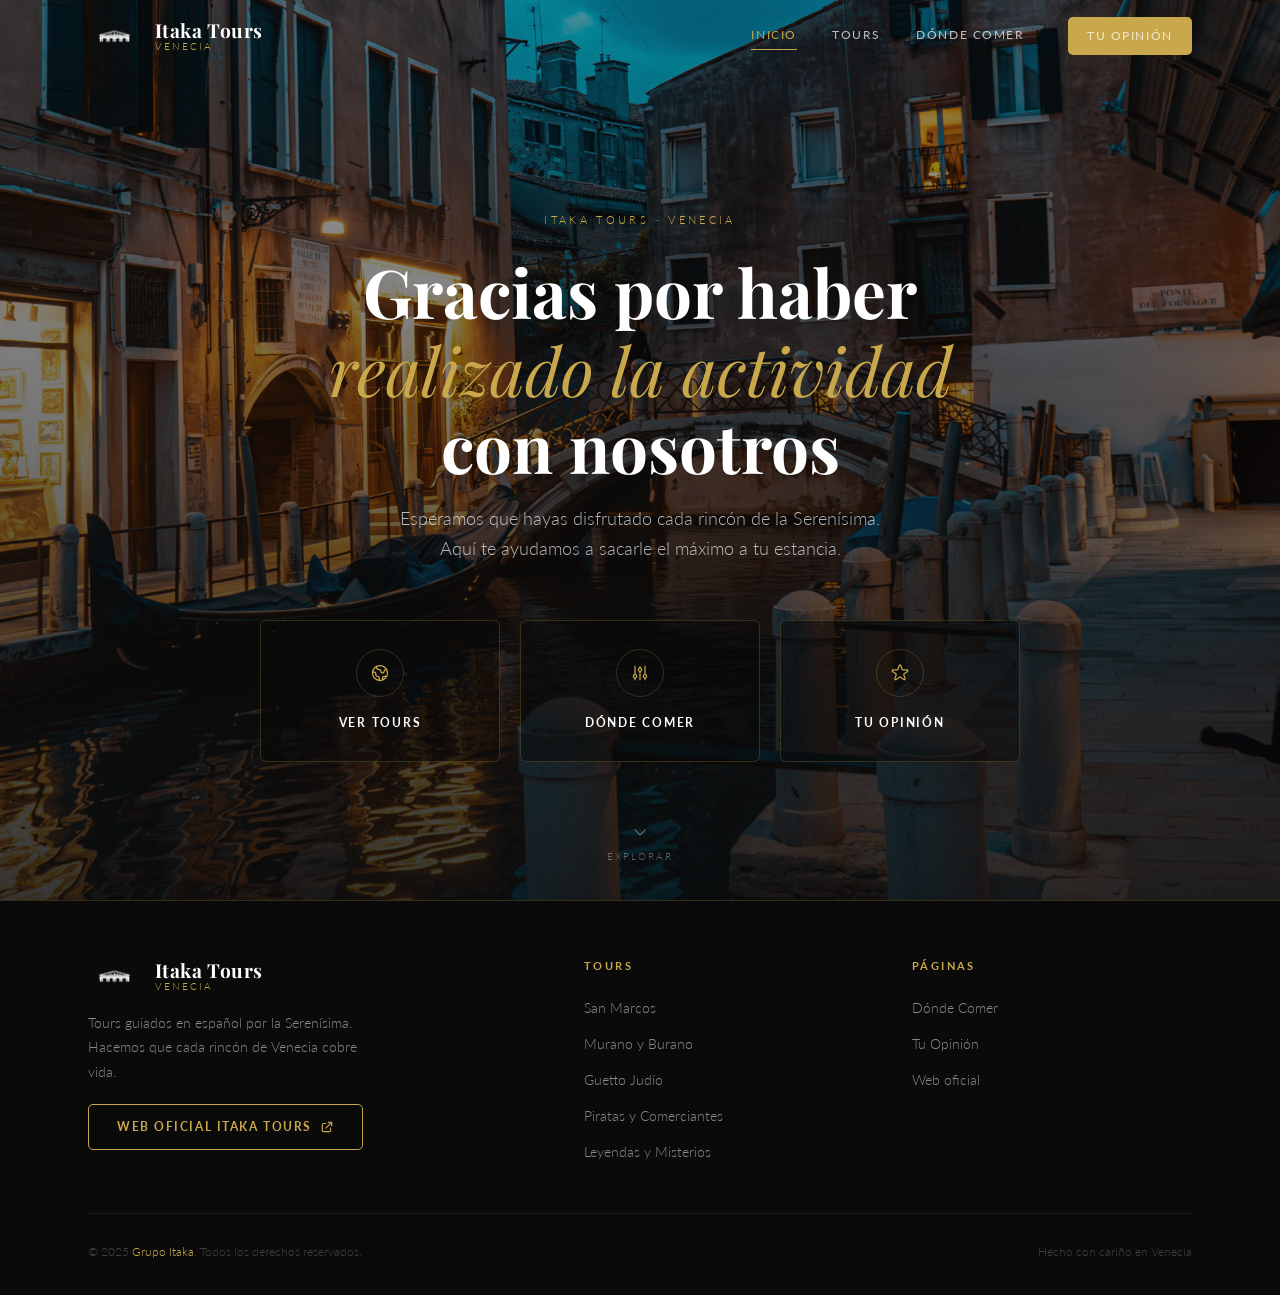
==== commit cf3f86c7: "fix code review improvements" ====
--- a/index.html
+++ b/index.html
@@ -20,7 +20,7 @@
   <header id="header">
     <div class="container header-inner">
       <a href="index.html" class="logo" aria-label="Itaka Tours inicio">
-        <div class="logo-icon">I</div>
+        <img src="Images/logo.png" alt="Itaka Tours" class="logo-img" />
         <div class="logo-text">
           <span class="logo-name">Itaka Tours</span>
           <span class="logo-tagline">Venecia</span>
@@ -138,7 +138,7 @@
 
         <div class="footer-brand">
           <a href="index.html" class="logo" aria-label="Itaka Tours inicio">
-            <div class="logo-icon">I</div>
+            <img src="Images/logo.png" alt="Itaka Tours" class="logo-img" />
             <div class="logo-text">
               <span class="logo-name">Itaka Tours</span>
               <span class="logo-tagline">Venecia</span>
--- a/css/style.css
+++ b/css/style.css
@@ -283,24 +283,16 @@
   flex-shrink: 0;
 }
 
-.logo-icon {
-  width: 40px;
-  height: 40px;
-  border: 1.5px solid var(--gold);
-  border-radius: 50%;
-  display: flex;
-  align-items: center;
-  justify-content: center;
-  color: var(--gold);
-  font-family: var(--font-heading);
-  font-size: 1.1rem;
-  font-weight: 700;
+.logo-img {
+  height: 38px;
+  width: auto;
+  object-fit: contain;
   flex-shrink: 0;
-  transition: background var(--transition);
-}
-
-.logo:hover .logo-icon {
-  background: rgba(201, 168, 76, 0.12);
+  /* El PNG tiene fondo blanco — brightness(0) invert(1) lo convierte en
+     silueta blanca, que encaja con el diseño dark-theme del sitio.
+     Si en el futuro se reemplaza por un PNG con fondo transparente,
+     quitar este filter. */
+  filter: brightness(0) invert(1);
 }
 
 .logo-text {
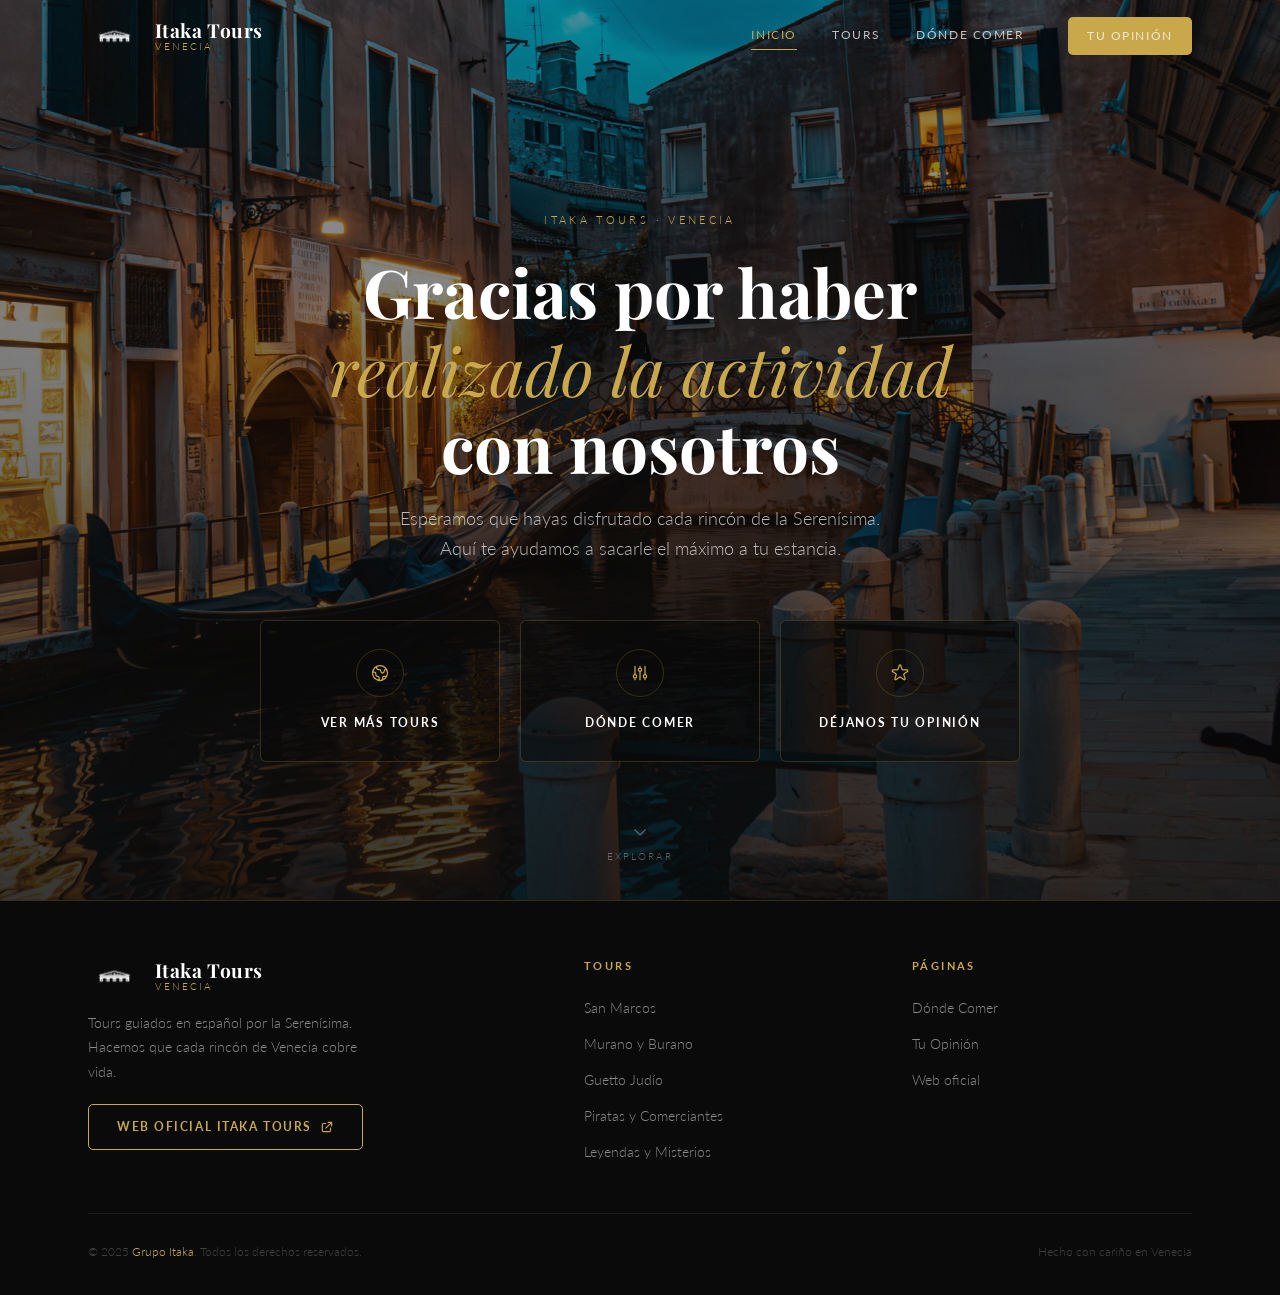
==== commit 0872d8d1: "fix code review improvements" ====
--- a/index.html
+++ b/index.html
@@ -90,7 +90,7 @@
                 <path stroke-linecap="round" stroke-linejoin="round" stroke-width="1.5" d="M3.055 11H5a2 2 0 012 2v1a2 2 0 002 2 2 2 0 012 2v2.945M8 3.935V5.5A2.5 2.5 0 0010.5 8h.5a2 2 0 012 2 2 2 0 104 0 2 2 0 012-2h1.064M15 20.488V18a2 2 0 012-2h3.064M21 12a9 9 0 11-18 0 9 9 0 0118 0z"/>
               </svg>
             </div>
-            <span class="cta-tile-label">Ver Tours</span>
+            <span class="cta-tile-label">Ver más tours</span>
           </a>
 
           <!-- CTA 2: Restaurantes -->
@@ -110,7 +110,7 @@
                 <path stroke-linecap="round" stroke-linejoin="round" stroke-width="1.5" d="M11.049 2.927c.3-.921 1.603-.921 1.902 0l1.519 4.674a1 1 0 00.95.69h4.915c.969 0 1.371 1.24.588 1.81l-3.976 2.888a1 1 0 00-.363 1.118l1.518 4.674c.3.922-.755 1.688-1.538 1.118l-3.976-2.888a1 1 0 00-1.176 0l-3.976 2.888c-.783.57-1.838-.197-1.538-1.118l1.518-4.674a1 1 0 00-.363-1.118l-3.976-2.888c-.784-.57-.38-1.81.588-1.81h4.914a1 1 0 00.951-.69l1.519-4.674z"/>
               </svg>
             </div>
-            <span class="cta-tile-label">Tu Opinión</span>
+            <span class="cta-tile-label">Déjanos tu opinión</span>
           </a>
 
         </div>
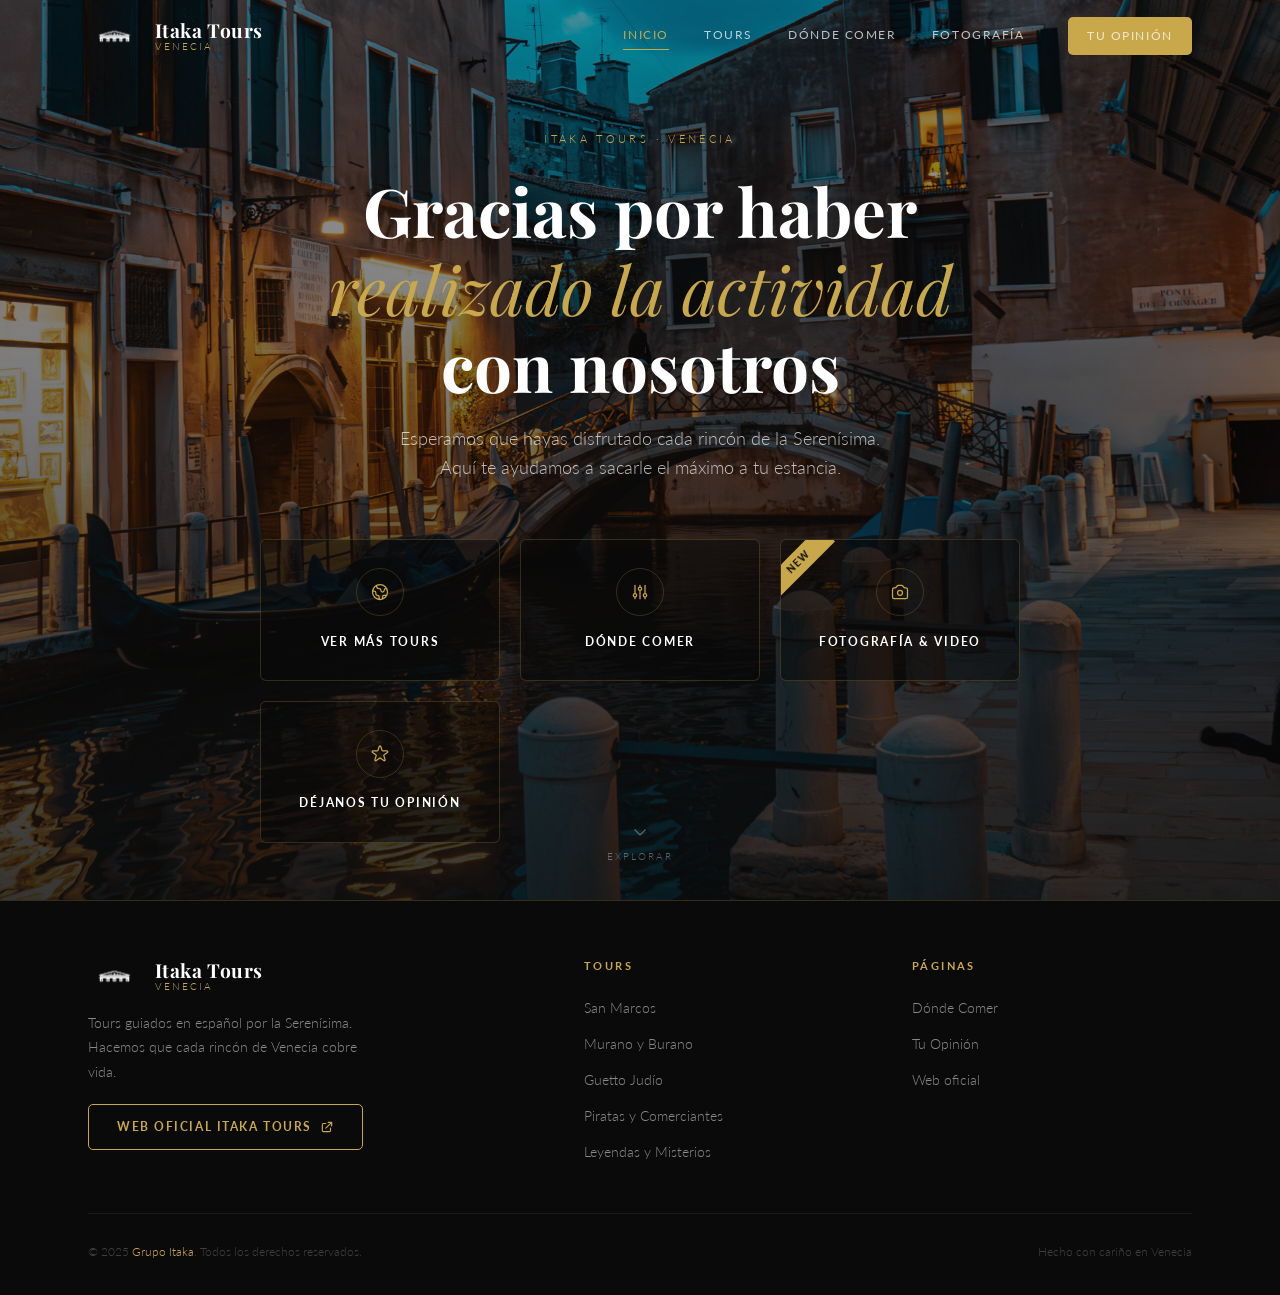
==== commit 99b71454: "fotografia, sin gluten y vegetarianos" ====
--- a/index.html
+++ b/index.html
@@ -32,6 +32,7 @@
         <a href="index.html">Inicio</a>
         <a href="tours.html">Tours</a>
         <a href="restaurantes.html">Dónde Comer</a>
+        <a href="fotografia.html">Fotografía</a>
         <a href="feedback.html" class="btn btn-gold">Tu Opinión</a>
         <!-- ═══ FIN NAVEGACIÓN ═══ -->
       </nav>
@@ -50,6 +51,7 @@
     <a href="index.html">Inicio</a>
     <a href="tours.html">Tours</a>
     <a href="restaurantes.html">Dónde Comer</a>
+    <a href="fotografia.html">Fotografía</a>
     <a href="feedback.html">Tu Opinión</a>
     <!-- ═══ FIN MENÚ MÓVIL ═══ -->
     <p class="mobile-nav-footer">Itaka Tours · Venecia</p>
@@ -103,7 +105,33 @@
             <span class="cta-tile-label">Dónde Comer</span>
           </a>
 
-          <!-- CTA 3: Feedback -->
+          <!-- CTA 3: Fotografía -->
+          <a href="fotografia.html" class="cta-tile" style="overflow: hidden; position: relative;">
+            <span style="
+              position: absolute;
+              top: 11px;
+              left: -22px;
+              width: 80px;
+              background: var(--gold);
+              color: var(--black);
+              font-size: 0.6rem;
+              font-weight: 700;
+              letter-spacing: 0.12em;
+              text-align: center;
+              padding: 3px 0;
+              transform: rotate(-45deg);
+              pointer-events: none;
+            ">NEW</span>
+            <div class="cta-tile-icon">
+              <svg xmlns="http://www.w3.org/2000/svg" fill="none" viewBox="0 0 24 24" stroke="currentColor">
+                <path stroke-linecap="round" stroke-linejoin="round" stroke-width="1.5" d="M3 9a2 2 0 012-2h.93a2 2 0 001.664-.89l.812-1.22A2 2 0 0110.07 4h3.86a2 2 0 011.664.89l.812 1.22A2 2 0 0018.07 7H19a2 2 0 012 2v9a2 2 0 01-2 2H5a2 2 0 01-2-2V9z"/>
+                <path stroke-linecap="round" stroke-linejoin="round" stroke-width="1.5" d="M15 13a3 3 0 11-6 0 3 3 0 016 0z"/>
+              </svg>
+            </div>
+            <span class="cta-tile-label">Fotografía &amp; Video</span>
+          </a>
+
+          <!-- CTA 4: Feedback -->
           <a href="feedback.html" class="cta-tile">
             <div class="cta-tile-icon">
               <svg xmlns="http://www.w3.org/2000/svg" fill="none" viewBox="0 0 24 24" stroke="currentColor">
--- a/css/style.css
+++ b/css/style.css
@@ -16,6 +16,7 @@
    11. Tarjetas de restaurantes y categorías
    12. Formularios
    13. Rating de estrellas (feedback)
+   13b. Acordeón de categorías (restaurantes.html)
    14. Footer
    15. Animaciones y scroll reveal
    16. Responsive
@@ -1216,6 +1217,170 @@
 
 
 /* ════════════════════════════
+   13b. ACORDEÓN DE CATEGORÍAS
+════════════════════════════ */
+
+/* Contenedor principal del acordeón */
+.accordion {
+  display: flex;
+  flex-direction: column;
+  gap: 0.75rem;
+  margin-top: 2.5rem;
+}
+
+/* Ítem de categoría */
+.accordion-item {
+  border-radius: 10px;
+  overflow: hidden;
+  border: 1px solid var(--border-dim);
+  transition: border-color 0.3s;
+}
+
+.accordion-item.open {
+  border-color: var(--border);
+}
+
+/* Cabecera clicable */
+.accordion-header {
+  position: relative;
+  width: 100%;
+  height: 110px;
+  padding: 0;
+  background: none;
+  border: none;
+  cursor: pointer;
+  overflow: hidden;
+  display: block;
+  text-align: left;
+}
+
+/* Imagen de fondo difuminada y oscurecida */
+.accordion-bg {
+  position: absolute;
+  inset: -6px;                     /* ligero desbordamiento para ocultar blur edge */
+  background-size: cover;
+  background-position: center;
+  filter: blur(2px);
+  transition: filter 0.4s ease;
+  z-index: 0;
+}
+
+/* Overlay semitransparente sobre la imagen — ajustar opacidad aquí */
+.accordion-header::after {
+  content: '';
+  position: absolute;
+  inset: 0;
+  background: rgba(0, 0, 0, 0.3);
+  z-index: 1;
+  transition: background 0.4s ease;
+}
+
+.accordion-item.open .accordion-header::after,
+.accordion-header:hover::after {
+  background: rgba(0, 0, 0, 0.22);
+}
+
+/* Contenido de la cabecera (sobre el fondo) */
+.accordion-header-content {
+  position: relative;
+  z-index: 2;
+  display: flex;
+  align-items: center;
+  gap: 1.1rem;
+  padding: 0 1.75rem;
+  height: 100%;
+}
+
+/* Icono circular dorado */
+.accordion-cat-icon {
+  flex-shrink: 0;
+  width: 46px;
+  height: 46px;
+  border-radius: 50%;
+  background: rgba(201, 168, 76, 0.15);
+  border: 1px solid var(--border);
+  display: flex;
+  align-items: center;
+  justify-content: center;
+  color: var(--gold);
+  transition: background 0.3s;
+}
+
+.accordion-cat-icon svg {
+  width: 22px;
+  height: 22px;
+}
+
+.accordion-item.open .accordion-cat-icon {
+  background: rgba(201, 168, 76, 0.25);
+}
+
+/* Texto de la categoría */
+.accordion-cat-info {
+  flex: 1;
+  min-width: 0;
+}
+
+.accordion-cat-count {
+  display: block;
+  font-family: var(--font-body);
+  font-size: 0.72rem;
+  font-weight: 700;
+  letter-spacing: 0.12em;
+  text-transform: uppercase;
+  color: var(--gold);
+  margin-bottom: 0.2rem;
+}
+
+.accordion-cat-title {
+  font-family: var(--font-heading);
+  font-size: 1.3rem;
+  font-weight: 600;
+  color: var(--white);
+  margin: 0;
+  white-space: nowrap;
+  overflow: hidden;
+  text-overflow: ellipsis;
+}
+
+/* Flecha chevron — rota cuando está abierto */
+.accordion-arrow {
+  flex-shrink: 0;
+  width: 22px;
+  height: 22px;
+  color: var(--gold-light);
+  transition: transform 0.35s ease;
+}
+
+.accordion-item.open .accordion-arrow {
+  transform: rotate(180deg);
+}
+
+/* ── Cuerpo animado con grid-template-rows ── */
+.accordion-body {
+  display: grid;
+  grid-template-rows: 0fr;
+  transition: grid-template-rows 0.4s ease;
+  background: var(--dark-2);
+}
+
+.accordion-item.open .accordion-body {
+  grid-template-rows: 1fr;
+}
+
+/* Necesario para que grid-template-rows 0fr funcione */
+.accordion-body-inner {
+  overflow: hidden;
+}
+
+/* Contenido interno con padding y separador dorado */
+.accordion-body-content {
+  padding: 2rem 0 2.5rem;
+  border-top: 1px solid var(--border);
+}
+
+
+/* ════════════════════════════
    14. FOOTER
 ════════════════════════════ */
 footer {
@@ -1399,4 +1564,15 @@
     gap: 0.5rem;
     text-align: center;
   }
-}
+
+  /* Acordeón: cabecera más compacta en móvil */
+  .accordion-header { height: 88px; }
+  .accordion-cat-title { font-size: 1.15rem; }
+  .accordion-cat-count { font-size: 0.7rem; }
+  .accordion-cat-icon {
+    width: 38px;
+    height: 38px;
+  }
+  .accordion-cat-icon svg { width: 18px; height: 18px; }
+  .accordion-body-content { padding: 1.5rem 0 2rem; }
+}
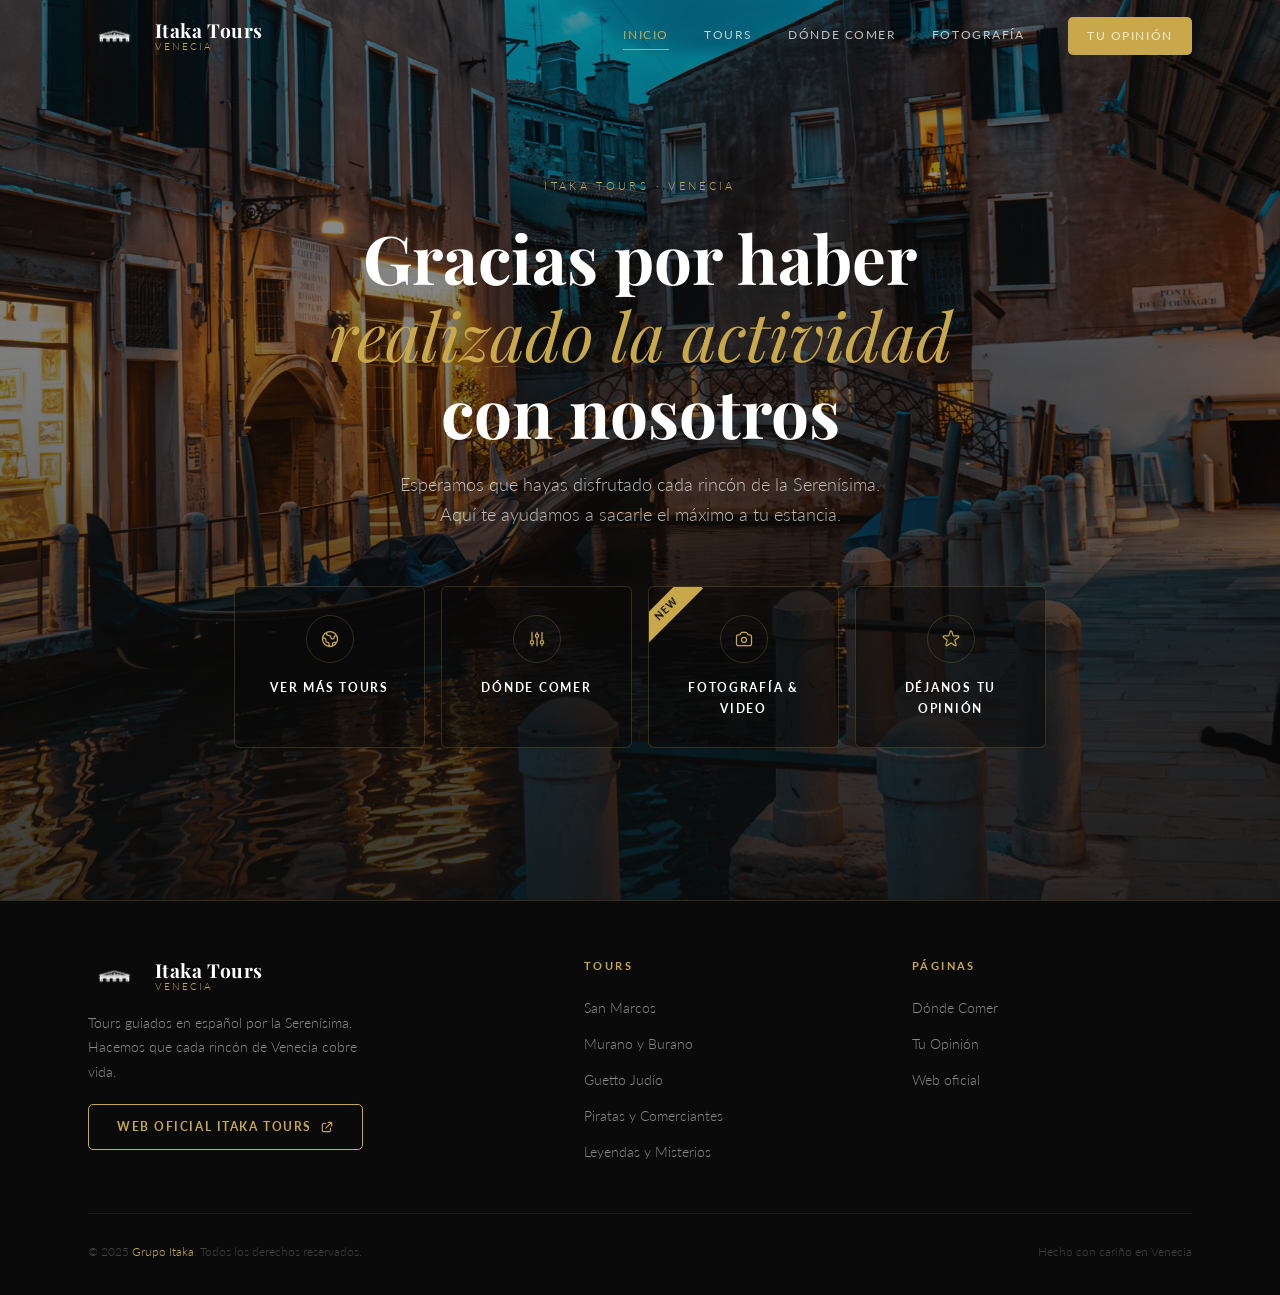
==== commit 2b101814: "fix: eliminar explorar y ajustar posición de tarjetas en hero desktop Co-Authored-By: Claude Sonnet " ====
--- a/index.html
+++ b/index.html
@@ -146,12 +146,6 @@
 
       </div>
 
-      <div class="hero-scroll" aria-hidden="true">
-        <svg xmlns="http://www.w3.org/2000/svg" fill="none" viewBox="0 0 24 24" stroke="currentColor">
-          <path stroke-linecap="round" stroke-linejoin="round" stroke-width="1.5" d="M19 9l-7 7-7-7"/>
-        </svg>
-        Explorar
-      </div>
     </section>
 
   </main>
--- a/css/style.css
+++ b/css/style.css
@@ -447,6 +447,7 @@
   overflow: hidden;
   /* Reservar espacio para el header fijo para que el contenido no quede detrás */
   padding-top: var(--header-h);
+  padding-bottom: 3rem;
 }
 
 /* Imagen de fondo — se setea con style="background-image: url(...)" en cada HTML */
@@ -521,12 +522,12 @@
   animation: fadeUp 0.8s 0.7s forwards;
 }
 
-/* Grid de 3 tiles CTA grandes */
+/* Grid de 4 tiles CTA grandes */
 .hero-cta-grid {
   display: grid;
-  grid-template-columns: repeat(3, 1fr);
-  gap: 1.25rem;
-  max-width: 760px;
+  grid-template-columns: repeat(4, 1fr);
+  gap: 1rem;
+  max-width: 920px;
   margin: 0 auto;
   opacity: 0;
   animation: fadeUp 0.8s 0.9s forwards;
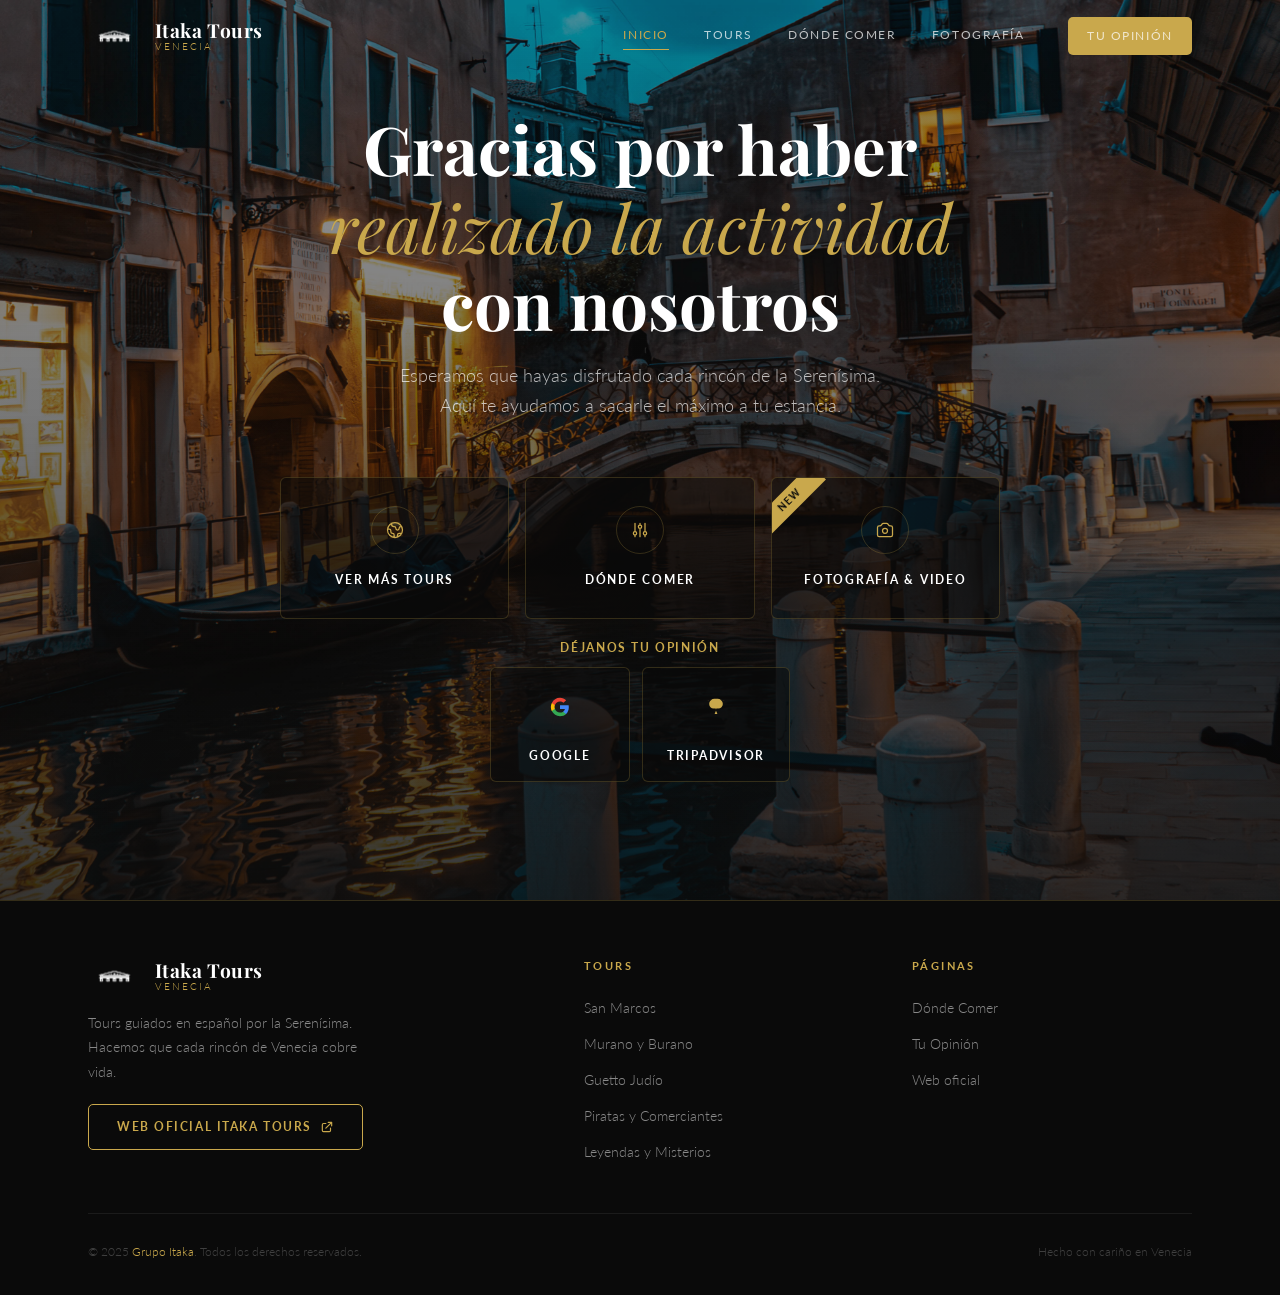
==== commit df718412: "feat: reemplazar CTA opinión por tarjetas Google + TripAdvisor - Eliminar tarjeta "Déjanos tu opinió" ====
--- a/index.html
+++ b/index.html
@@ -131,18 +131,35 @@
             <span class="cta-tile-label">Fotografía &amp; Video</span>
           </a>
 
-          <!-- CTA 4: Feedback -->
-          <a href="feedback.html" class="cta-tile">
-            <div class="cta-tile-icon">
-              <svg xmlns="http://www.w3.org/2000/svg" fill="none" viewBox="0 0 24 24" stroke="currentColor">
-                <path stroke-linecap="round" stroke-linejoin="round" stroke-width="1.5" d="M11.049 2.927c.3-.921 1.603-.921 1.902 0l1.519 4.674a1 1 0 00.95.69h4.915c.969 0 1.371 1.24.588 1.81l-3.976 2.888a1 1 0 00-.363 1.118l1.518 4.674c.3.922-.755 1.688-1.538 1.118l-3.976-2.888a1 1 0 00-1.176 0l-3.976 2.888c-.783.57-1.838-.197-1.538-1.118l1.518-4.674a1 1 0 00-.363-1.118l-3.976-2.888c-.784-.57-.38-1.81.588-1.81h4.914a1 1 0 00.951-.69l1.519-4.674z"/>
-              </svg>
-            </div>
-            <span class="cta-tile-label">Déjanos tu opinión</span>
-          </a>
 
         </div>
         <!-- ════ FIN BOTONES PRINCIPALES ════ -->
+
+        <!-- Opinión (Google + TripAdvisor) — siempre debajo del grid -->
+        <div class="cta-opinion-group">
+          <span class="cta-opinion-label">Déjanos tu opinión</span>
+          <div class="cta-opinion-links">
+            <a href="https://www.google.com/maps/place//data=!4m3!3m2!1s0x8c149eef431c43d9:0x5f9b83371dfbbab0!12e1?source=g.page.m.ia._&laa=nmx-review-solicitation-ia2" target="_blank" rel="noopener" class="cta-tile cta-tile--review" aria-label="Dejar reseña en Google">
+              <div class="cta-tile-icon cta-tile-icon--brand">
+                <svg xmlns="http://www.w3.org/2000/svg" viewBox="0 0 24 24" width="20" height="20">
+                  <path d="M22.56 12.25c0-.78-.07-1.53-.2-2.25H12v4.26h5.92a5.06 5.06 0 0 1-2.2 3.32v2.77h3.57c2.08-1.92 3.28-4.74 3.28-8.1z" fill="#4285F4"/>
+                  <path d="M12 23c2.97 0 5.46-.98 7.28-2.66l-3.57-2.77c-.98.66-2.23 1.06-3.71 1.06-2.86 0-5.29-1.93-6.16-4.53H2.18v2.84C3.99 20.53 7.7 23 12 23z" fill="#34A853"/>
+                  <path d="M5.84 14.09c-.22-.66-.35-1.36-.35-2.09s.13-1.43.35-2.09V7.07H2.18C1.43 8.55 1 10.22 1 12s.43 3.45 1.18 4.93l2.85-2.22.81-.62z" fill="#FBBC05"/>
+                  <path d="M12 5.38c1.62 0 3.06.56 4.21 1.64l3.15-3.15C17.45 2.09 14.97 1 12 1 7.7 1 3.99 3.47 2.18 7.07l3.66 2.84c.87-2.6 3.3-4.53 6.16-4.53z" fill="#EA4335"/>
+                </svg>
+              </div>
+              <span class="cta-tile-label">Google</span>
+            </a>
+            <a href="https://www.tripadvisor.com/UserReviewEdit-g187514-d26362605-ITAKA_Tours-Madrid.html" target="_blank" rel="noopener" class="cta-tile cta-tile--review" aria-label="Dejar reseña en TripAdvisor">
+              <div class="cta-tile-icon cta-tile-icon--brand">
+                <svg xmlns="http://www.w3.org/2000/svg" viewBox="0 0 24 24" width="20" height="20" fill="currentColor">
+                  <path d="M12 2C6.5 2 2 4.5 2 4.5S4.1 3.4 7.4 3.1C5.3 4 3.8 6 3.8 8.4c0 3 2.4 5.4 5.4 5.4.7 0 1.4-.1 2-.4L12 15l.8-1.6c.6.3 1.3.4 2 .4 3 0 5.4-2.4 5.4-5.4 0-2.4-1.5-4.4-3.6-5.3 3.3.3 5.4 1.4 5.4 1.4S17.5 2 12 2zm-2.8 5c-1.8 0-3.2 1.4-3.2 3.2S7.4 13.4 9.2 13.4s3.2-1.4 3.2-3.2S11 7 9.2 7zm5.6 0c-1.8 0-3.2 1.4-3.2 3.2s1.4 3.2 3.2 3.2 3.2-1.4 3.2-3.2S16.6 7 14.8 7zM9.2 8.6c.9 0 1.6.7 1.6 1.6s-.7 1.6-1.6 1.6-1.6-.7-1.6-1.6.7-1.6 1.6-1.6zm5.6 0c.9 0 1.6.7 1.6 1.6s-.7 1.6-1.6 1.6-1.6-.7-1.6-1.6.7-1.6 1.6-1.6zM12 16.5l-1.5 3.2c-.2.4.1.8.5.8h2c.4 0 .7-.4.5-.8L12 16.5z"/>
+                </svg>
+              </div>
+              <span class="cta-tile-label">TripAdvisor</span>
+            </a>
+          </div>
+        </div>
 
       </div>
 
--- a/css/style.css
+++ b/css/style.css
@@ -447,7 +447,7 @@
   overflow: hidden;
   /* Reservar espacio para el header fijo para que el contenido no quede detrás */
   padding-top: var(--header-h);
-  padding-bottom: 3rem;
+  padding-bottom: 5rem;
 }
 
 /* Imagen de fondo — se setea con style="background-image: url(...)" en cada HTML */
@@ -525,9 +525,9 @@
 /* Grid de 4 tiles CTA grandes */
 .hero-cta-grid {
   display: grid;
-  grid-template-columns: repeat(4, 1fr);
+  grid-template-columns: repeat(3, 1fr);
   gap: 1rem;
-  max-width: 920px;
+  max-width: 720px;
   margin: 0 auto;
   opacity: 0;
   animation: fadeUp 0.8s 0.9s forwards;
@@ -581,6 +581,45 @@
   letter-spacing: 0.14em;
   text-transform: uppercase;
   color: var(--white);
+}
+
+/* Grupo de opinión (Google + TripAdvisor) — debajo del grid */
+.cta-opinion-group {
+  display: flex;
+  flex-direction: column;
+  align-items: center;
+  gap: 0.6rem;
+  margin-top: 1.2rem;
+  opacity: 0;
+  animation: fadeUp 0.8s 1.1s forwards;
+}
+
+.cta-opinion-label {
+  font-size: 0.72rem;
+  font-weight: 700;
+  letter-spacing: 0.14em;
+  text-transform: uppercase;
+  color: var(--gold);
+}
+
+.cta-opinion-links {
+  display: flex;
+  gap: 0.75rem;
+}
+
+.cta-tile--review {
+  padding: 0.9rem 1.5rem;
+  min-width: 140px;
+}
+
+.cta-tile-icon--brand {
+  border-color: transparent;
+  background: none;
+}
+
+.cta-tile--review:hover .cta-tile-icon--brand {
+  border-color: var(--gold);
+  background: rgba(201, 168, 76, 0.15);
 }
 
 /* Indicador de scroll */
@@ -1494,6 +1533,11 @@
    16. RESPONSIVE
 ════════════════════════════ */
 
+/* Desktop: ocultar eyebrow del hero (se superpone al nav en pantallas grandes) */
+@media (min-width: 641px) {
+  .hero-eyebrow { display: none; }
+}
+
 /* Tablet — hasta 1100px */
 @media (max-width: 1100px) {
   .tours-grid  { grid-template-columns: repeat(2, 1fr); }
@@ -1542,6 +1586,12 @@
     justify-content: flex-start;
     padding: 1rem 1.25rem;
     gap: 1rem;
+  }
+
+  .cta-tile--review {
+    flex-direction: column;
+    padding: 0.9rem 1rem;
+    gap: 0.5rem;
   }
 
   /* Ocultar indicador de scroll en móvil */
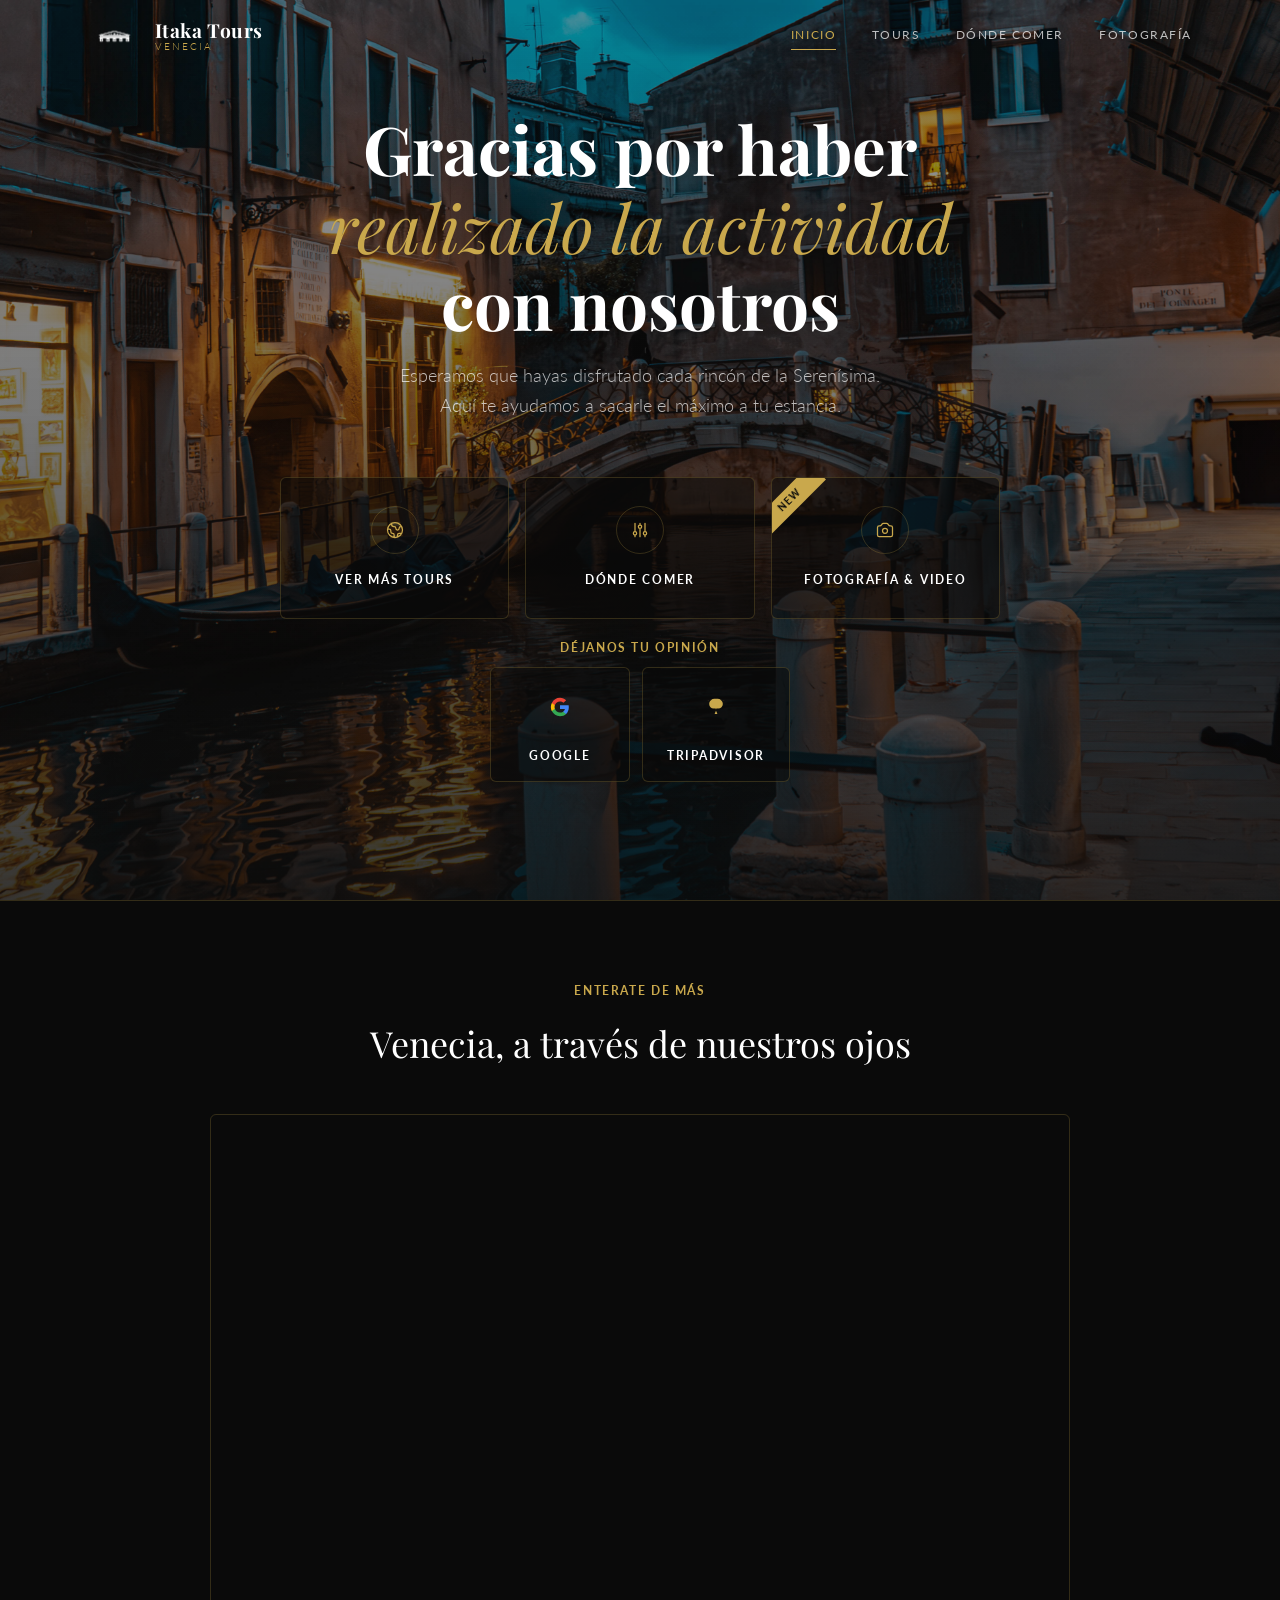
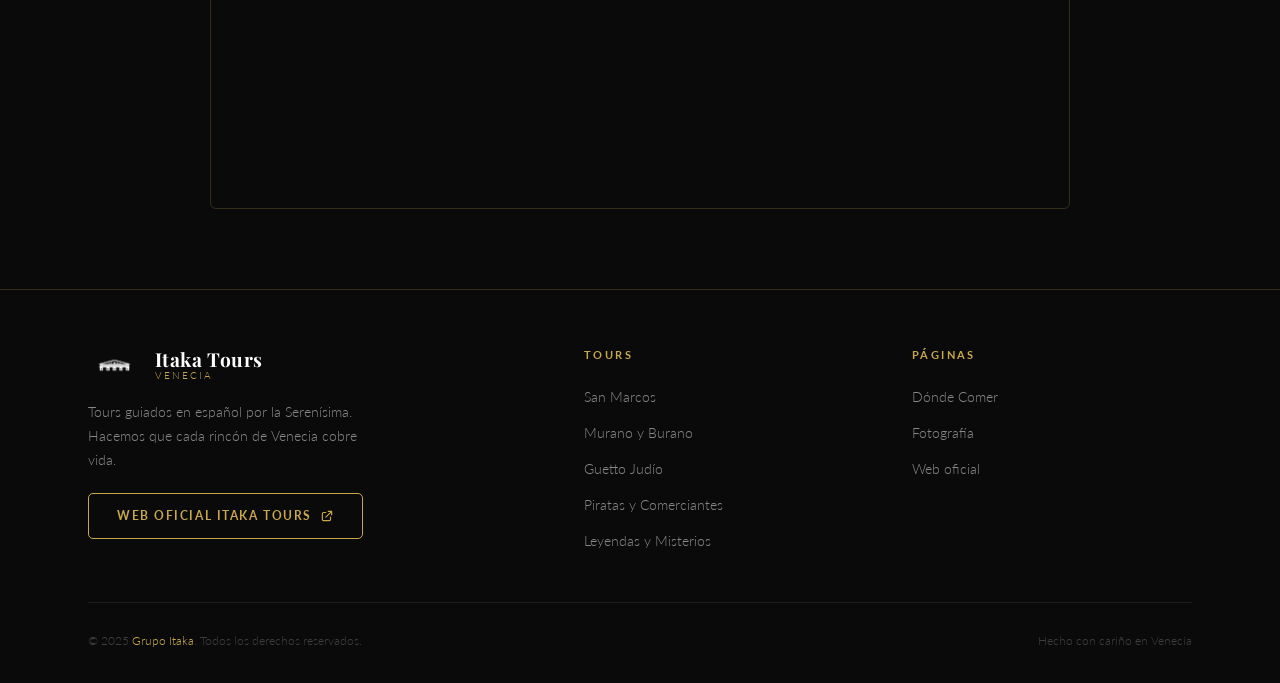
==== commit 9c505f64: "feat: video YouTube, WhatsApp en fotografía y reorganización de docs - index: nueva sección de video" ====
--- a/index.html
+++ b/index.html
@@ -33,7 +33,6 @@
         <a href="tours.html">Tours</a>
         <a href="restaurantes.html">Dónde Comer</a>
         <a href="fotografia.html">Fotografía</a>
-        <a href="feedback.html" class="btn btn-gold">Tu Opinión</a>
         <!-- ═══ FIN NAVEGACIÓN ═══ -->
       </nav>
 
@@ -52,7 +51,6 @@
     <a href="tours.html">Tours</a>
     <a href="restaurantes.html">Dónde Comer</a>
     <a href="fotografia.html">Fotografía</a>
-    <a href="feedback.html">Tu Opinión</a>
     <!-- ═══ FIN MENÚ MÓVIL ═══ -->
     <p class="mobile-nav-footer">Itaka Tours · Venecia</p>
   </nav>
@@ -165,6 +163,24 @@
 
     </section>
 
+    <!-- ════════════════════════════════════════
+         SECCIÓN VIDEO — Debajo del hero
+    ════════════════════════════════════════ -->
+    <section class="video-section">
+      <p class="video-eyebrow">Enterate de más</p>
+      <h2 class="video-title">Venecia, a través de nuestros ojos</h2>
+      <div class="video-wrapper">
+        <iframe
+          src="https://www.youtube.com/embed/F05SgvXtL6o?start=18&rel=0&modestbranding=1"
+          title="Video Itaka Tours Venecia"
+          frameborder="0"
+          allow="accelerometer; autoplay; clipboard-write; encrypted-media; gyroscope; picture-in-picture"
+          allowfullscreen
+          loading="lazy"
+        ></iframe>
+      </div>
+    </section>
+
   </main>
 
 
@@ -206,7 +222,7 @@
           <h4>Páginas</h4>
           <ul>
             <li><a href="restaurantes.html">Dónde Comer</a></li>
-            <li><a href="feedback.html">Tu Opinión</a></li>
+            <li><a href="fotografia.html">Fotografía</a></li>
             <li><a href="https://www.grupoitaka.com" target="_blank" rel="noopener">Web oficial</a></li>
           </ul>
         </div>
--- a/css/style.css
+++ b/css/style.css
@@ -1421,6 +1421,101 @@
 
 
 /* ════════════════════════════
+   12d. CTA WhatsApp (fotografia.html)
+════════════════════════════ */
+.whatsapp-cta {
+  text-align: center;
+  max-width: 540px;
+  margin: 0 auto;
+}
+
+.btn-whatsapp {
+  display: inline-flex;
+  align-items: center;
+  gap: 0.75rem;
+  background: #25D366;
+  color: var(--white);
+  font-family: var(--font-body);
+  font-size: 0.95rem;
+  font-weight: 700;
+  letter-spacing: 0.04em;
+  padding: 1.1rem 2.4rem;
+  border-radius: 999px;
+  text-decoration: none;
+  transition: transform var(--transition), box-shadow var(--transition), background var(--transition);
+  box-shadow: 0 8px 28px rgba(37, 211, 102, 0.22);
+}
+
+.btn-whatsapp:hover {
+  background: #1FB855;
+  transform: translateY(-3px);
+  box-shadow: 0 14px 38px rgba(37, 211, 102, 0.4);
+}
+
+.btn-whatsapp svg {
+  width: 22px;
+  height: 22px;
+  flex-shrink: 0;
+}
+
+.whatsapp-meta {
+  margin-top: 1.25rem;
+  font-size: 0.82rem;
+  color: var(--grey);
+  letter-spacing: 0.06em;
+}
+
+
+/* ════════════════════════════
+   13c. SECCIÓN DE VIDEO
+════════════════════════════ */
+.video-section {
+  background: var(--black);
+  padding: 5rem 1.5rem;
+  text-align: center;
+  border-top: 1px solid var(--border);
+}
+
+.video-eyebrow {
+  font-size: 0.72rem;
+  font-weight: 700;
+  letter-spacing: 0.14em;
+  text-transform: uppercase;
+  color: var(--gold);
+  margin-bottom: 0.75rem;
+}
+
+.video-title {
+  font-family: var(--font-heading);
+  font-size: clamp(1.5rem, 3vw, 2.25rem);
+  font-weight: 400;
+  color: var(--white);
+  margin-bottom: 2.5rem;
+  max-width: 600px;
+  margin-inline: auto;
+}
+
+.video-wrapper {
+  position: relative;
+  padding-bottom: 56.25%;
+  height: 0;
+  max-width: 860px;
+  margin-inline: auto;
+  border-radius: 6px;
+  overflow: hidden;
+  border: 1px solid var(--border);
+}
+
+.video-wrapper iframe {
+  position: absolute;
+  top: 0;
+  left: 0;
+  width: 100%;
+  height: 100%;
+}
+
+
+/* ════════════════════════════
    14. FOOTER
 ════════════════════════════ */
 footer {
